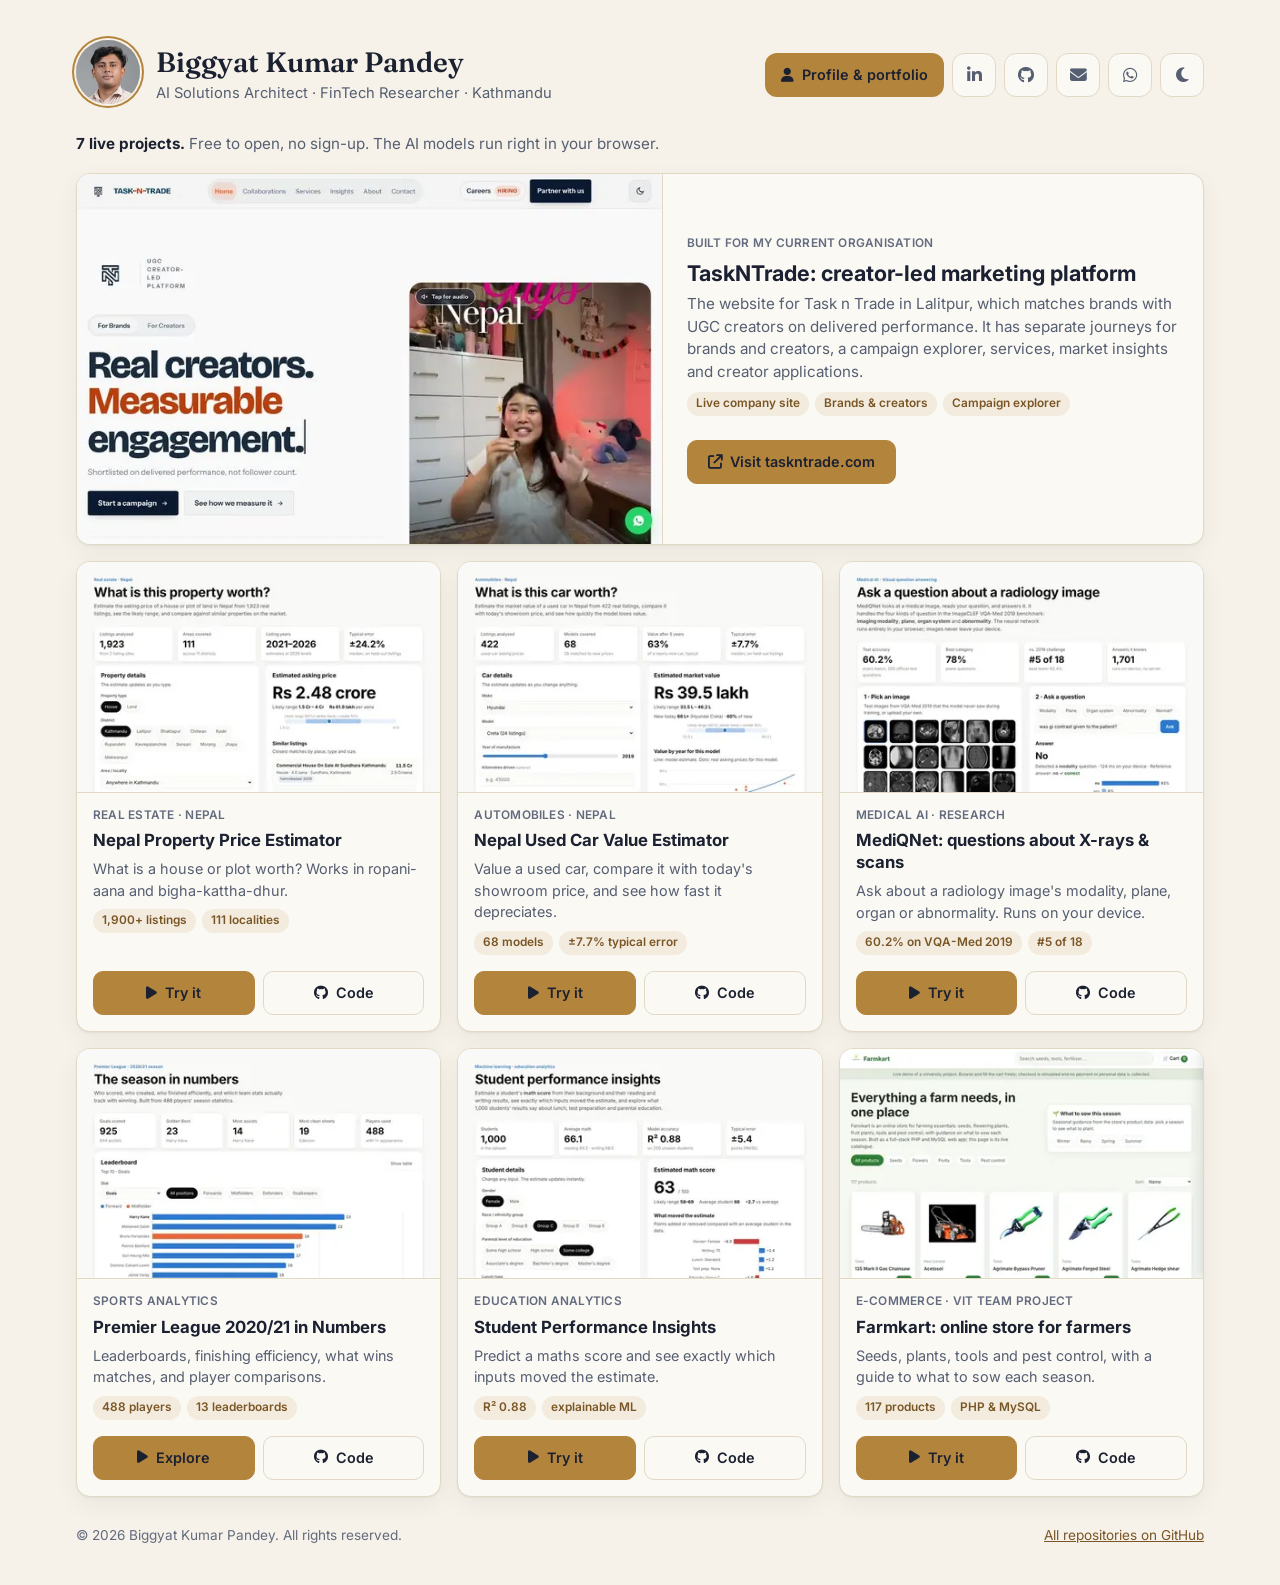
==== index.html @ f1034ee0 "Footer: all rights reserved Co-Authored-By: Claude Opus 5.5 <noreply@anthropic.com> Claude-Session: " ====
<!doctype html>
<html lang="en">
<head>
<meta charset="utf-8">
<meta name="viewport" content="width=device-width, initial-scale=1">
<title>Live AI Projects by Biggyat Kumar Pandey | Nepal Price Estimators, Medical AI, Dashboards</title>
<meta name="description" content="Seven free projects by Biggyat Kumar Pandey that run in your browser: Nepal property and used-car price estimators, MediQNet medical image Q&amp;A, a Premier League dashboard, student performance insights, Farmkart and TaskNTrade.">
<link rel="canonical" href="https://blog.biggyatkumarpandey.com.np/">
<meta name="author" content="Biggyat Kumar Pandey">
<meta name="theme-color" content="#0F1626">
<link rel="icon" href="/favicon.ico" sizes="48x48">
<link rel="icon" href="/favicon.svg" type="image/svg+xml">
<link rel="apple-touch-icon" href="/apple-touch-icon.png">
<meta property="og:type" content="website">
<meta property="og:site_name" content="Biggyat Kumar Pandey">
<meta property="og:title" content="Live AI projects by Biggyat Kumar Pandey">
<meta property="og:description" content="Nepal property and used-car price estimators, medical image Q&amp;A, data dashboards and more. Free, no sign-up, runs in your browser.">
<meta property="og:url" content="https://blog.biggyatkumarpandey.com.np/">
<meta property="og:image" content="https://blog.biggyatkumarpandey.com.np/img/og-image.jpg">
<meta property="og:image:width" content="1200">
<meta property="og:image:height" content="630">
<meta property="og:image:alt" content="Live AI projects by Biggyat Kumar Pandey">
<meta name="twitter:card" content="summary_large_image">
<meta name="twitter:title" content="Live AI projects by Biggyat Kumar Pandey">
<meta name="twitter:description" content="Nepal price estimators, medical image Q&amp;A and data dashboards. Free, no sign-up.">
<meta name="twitter:image" content="https://blog.biggyatkumarpandey.com.np/img/og-image.jpg">
<script type="application/ld+json">
{
  "@context": "https://schema.org",
  "@type": "CollectionPage",
  "@id": "https://blog.biggyatkumarpandey.com.np/#page",
  "url": "https://blog.biggyatkumarpandey.com.np/",
  "name": "Live AI projects by Biggyat Kumar Pandey",
  "inLanguage": "en",
  "author": { "@type": "Person", "@id": "https://biggyatkumarpandey.com.np/#person", "name": "Biggyat Kumar Pandey", "url": "https://biggyatkumarpandey.com.np/" },
  "mainEntity": {
    "@type": "ItemList",
    "itemListElement": [
      { "@type": "ListItem", "position": 1, "item": { "@type": "WebSite", "name": "TaskNTrade", "url": "https://taskntrade.com/", "description": "Creator-led UGC marketing platform website, built for TaskNTrade." } },
      { "@type": "ListItem", "position": 2, "item": { "@type": "WebApplication", "name": "Nepal Property Price Estimator", "url": "https://blog.biggyatkumarpandey.com.np/nepal-property-price-estimator/", "applicationCategory": "FinanceApplication", "operatingSystem": "Web", "offers": { "@type": "Offer", "price": "0" }, "description": "Estimates the asking price of a house or land in Nepal from 1,900+ real listings across 111 localities." } },
      { "@type": "ListItem", "position": 3, "item": { "@type": "WebApplication", "name": "Nepal Used Car Value Estimator", "url": "https://blog.biggyatkumarpandey.com.np/nepal-used-car-value-estimator/web/", "applicationCategory": "FinanceApplication", "operatingSystem": "Web", "offers": { "@type": "Offer", "price": "0" }, "description": "Values a used car in Nepal from real listings across 68 models, with depreciation and showroom prices." } },
      { "@type": "ListItem", "position": 4, "item": { "@type": "WebApplication", "name": "MediQNet: medical visual question answering", "url": "https://blog.biggyatkumarpandey.com.np/MediQNet-VQA-system/", "applicationCategory": "HealthApplication", "operatingSystem": "Web", "offers": { "@type": "Offer", "price": "0" }, "description": "Answers questions about radiology images; 60.2% on the VQA-Med 2019 test set." } },
      { "@type": "ListItem", "position": 5, "item": { "@type": "WebApplication", "name": "Premier League 2020/21 in Numbers", "url": "https://blog.biggyatkumarpandey.com.np/EPL-2020-2021-analysis/", "applicationCategory": "SportsApplication", "operatingSystem": "Web", "offers": { "@type": "Offer", "price": "0" } } },
      { "@type": "ListItem", "position": 6, "item": { "@type": "WebApplication", "name": "Student Performance Insights", "url": "https://blog.biggyatkumarpandey.com.np/student-performance-insights/", "applicationCategory": "EducationalApplication", "operatingSystem": "Web", "offers": { "@type": "Offer", "price": "0" } } },
      { "@type": "ListItem", "position": 7, "item": { "@type": "WebApplication", "name": "Farmkart", "url": "https://blog.biggyatkumarpandey.com.np/farmkart/", "applicationCategory": "ShoppingApplication", "operatingSystem": "Web", "offers": { "@type": "Offer", "price": "0" } } }
    ]
  }
}
</script>
<link rel="preconnect" href="https://fonts.googleapis.com">
<link rel="preconnect" href="https://fonts.gstatic.com" crossorigin>
<link rel="preconnect" href="https://cdnjs.cloudflare.com" crossorigin>
<link rel="stylesheet" href="https://fonts.googleapis.com/css2?family=Inter:wght@400;500;600;700&family=Fraunces:opsz,wght@9..144,600&display=swap" media="print" onload="this.media='all'">
<link rel="stylesheet" href="https://cdnjs.cloudflare.com/ajax/libs/font-awesome/6.5.0/css/all.min.css" media="print" onload="this.media='all'">
<noscript>
<link rel="stylesheet" href="https://fonts.googleapis.com/css2?family=Inter:wght@400;500;600;700&family=Fraunces:opsz,wght@9..144,600&display=swap">
<link rel="stylesheet" href="https://cdnjs.cloudflare.com/ajax/libs/font-awesome/6.5.0/css/all.min.css">
</noscript>
<link rel="preload" as="image" href="img/taskntrade-720.webp" imagesrcset="img/taskntrade-400.webp 400w, img/taskntrade-720.webp 720w" imagesizes="(min-width: 760px) 600px, 100vw" type="image/webp">
<style>
  :root {
    color-scheme: light;
    --page: #F6F2E9; --card: #FBF9F4; --text: #1B2131; --text-2: #565F72; --muted: #636B7F;
    --accent: #B3843C; --accent-text: #7A5626; --accent-wash: rgba(179, 132, 60, 0.12);
    --border: #E1D9C4; --shadow: 0 1px 2px rgba(15, 22, 38, .05), 0 8px 24px rgba(15, 22, 38, .05);
  }
  @media (prefers-color-scheme: dark) {
    :root:not([data-theme="light"]) {
      color-scheme: dark;
      --page: #10151F; --card: #161C29; --text: #ECE8DE; --text-2: #A9B0C0; --muted: #8890A2;
      --accent: #D3A45C; --accent-text: #D3A45C; --accent-wash: rgba(211, 164, 92, 0.14);
      --border: #262E3D; --shadow: none;
    }
  }
  :root[data-theme="dark"] {
    color-scheme: dark;
    --page: #10151F; --card: #161C29; --text: #ECE8DE; --text-2: #A9B0C0; --muted: #8890A2;
    --accent: #D3A45C; --accent-text: #D3A45C; --accent-wash: rgba(211, 164, 92, 0.14);
    --border: #262E3D; --shadow: none;
  }
  * { box-sizing: border-box; }
  html { -webkit-text-size-adjust: 100%; }
  body { margin: 0; background: var(--page); color: var(--text); font: 15px/1.5 Inter, system-ui, -apple-system, "Segoe UI", sans-serif; }
  a { color: inherit; }
  img { max-width: 100%; }
  .wrap { max-width: 1160px; margin: 0 auto; padding: clamp(20px, 4vw, 40px) 16px 40px; }

  /* Header: one compact row on wide screens, stacked on phones */
  header { display: flex; align-items: center; gap: 16px; flex-wrap: wrap; }
  .avatar { width: 64px; height: 64px; border-radius: 50%; object-fit: cover; flex: none; box-shadow: 0 0 0 2px var(--page), 0 0 0 4px var(--accent); }
  .who { flex: 1 1 260px; min-width: 0; }
  h1 { font-family: Fraunces, Georgia, serif; font-weight: 600; font-size: clamp(1.35rem, 1.1rem + 1vw, 1.75rem); line-height: 1.2; margin: 0; }
  .role { margin: 2px 0 0; color: var(--text-2); font-size: .92rem; }
  .links { display: flex; gap: 8px; flex-wrap: wrap; }
  .icon { width: 44px; height: 44px; border-radius: 12px; display: grid; place-items: center; background: var(--card); border: 1px solid var(--border); color: var(--text-2); text-decoration: none; font-size: 1.05rem; cursor: pointer; font-family: inherit; transition: border-color .15s, color .15s; }
  .icon:hover, .icon:focus-visible { border-color: var(--accent); color: var(--accent-text); }
  .profile-btn { display: inline-flex; align-items: center; justify-content: center; gap: 8px; min-height: 44px; padding: 0 16px; border-radius: 12px; background: var(--accent); color: #1B2131; font-weight: 600; font-size: .9rem; text-decoration: none; white-space: nowrap; }
  .profile-btn:hover, .profile-btn:focus-visible { filter: brightness(1.06); }

  .intro { margin: 22px 0 18px; color: var(--text-2); font-size: .95rem; }
  .intro strong { color: var(--text); }

  /* Project grid */
  .grid { display: grid; gap: 16px; grid-template-columns: repeat(auto-fill, minmax(min(100%, 300px), 1fr)); }
  .card { display: flex; flex-direction: column; background: var(--card); border: 1px solid var(--border); border-radius: 14px; overflow: hidden; box-shadow: var(--shadow); transition: border-color .15s, transform .15s; }
  .card:hover { border-color: var(--accent); transform: translateY(-2px); }
  .shot { display: block; aspect-ratio: 720 / 456; overflow: hidden; border-bottom: 1px solid var(--border); background: var(--page); }
  .shot picture { display: contents; }
  .shot img { display: block; width: 100%; height: 100%; object-fit: cover; object-position: top; }
  .body { display: flex; flex-direction: column; gap: 6px; padding: 14px 16px 16px; flex: 1; }
  .tag { font-size: .74rem; font-weight: 600; letter-spacing: .02em; text-transform: uppercase; color: var(--muted); }
  .card h2 { font-size: 1.05rem; line-height: 1.3; margin: 0; }
  .card p { margin: 0; color: var(--text-2); font-size: .9rem; }
  .facts { display: flex; flex-wrap: wrap; gap: 6px; margin-top: 2px; }
  .fact { font-size: .74rem; padding: 3px 9px; border-radius: 999px; background: var(--accent-wash); color: var(--accent-text); font-weight: 600; white-space: nowrap; }
  .actions { display: flex; gap: 8px; margin-top: auto; padding-top: 10px; }
  .btn { flex: 1; display: inline-flex; align-items: center; justify-content: center; gap: 8px; min-height: 44px; padding: 0 14px; border-radius: 10px; font-weight: 600; font-size: .9rem; text-decoration: none; border: 1px solid var(--border); white-space: nowrap; }
  .btn.solid { background: var(--accent); border-color: var(--accent); color: #1B2131; }
  .btn:hover, .btn:focus-visible { border-color: var(--accent); }
  .btn.solid:hover { filter: brightness(1.05); }

  /* Featured card: side by side when there is room */
  .card.featured { grid-column: 1 / -1; }
  @media (min-width: 760px) {
    .card.featured { flex-direction: row; }
    .card.featured .shot { flex: 0 0 52%; aspect-ratio: auto; min-height: 280px; border-bottom: 0; border-right: 1px solid var(--border); }
    .card.featured .body { padding: 22px 24px; justify-content: center; }
    .card.featured h2 { font-size: 1.35rem; }
    .card.featured p { font-size: .95rem; }
    .card.featured .actions { margin-top: 8px; flex: 0; }
    .card.featured .btn { flex: 0 1 auto; padding: 0 20px; }
  }

  footer { display: flex; flex-wrap: wrap; justify-content: space-between; gap: 8px 16px; margin-top: 28px; color: var(--muted); font-size: .85rem; }
  footer a { color: var(--accent-text); }
  :focus-visible { outline: 2px solid var(--accent); outline-offset: 2px; }
  @media (prefers-reduced-motion: reduce) { .card { transition: none; } .card:hover { transform: none; } }
  /* Phones: compact rows (small thumbnail beside the text) so the whole list scans quickly */
  @media (max-width: 560px) {
    .card:not(.featured) { display: grid; grid-template-columns: 96px 1fr; }
    .card:not(.featured) .shot { aspect-ratio: auto; height: 100%; border-bottom: 0; border-right: 1px solid var(--border); }
    .card:not(.featured) .shot img { object-position: left top; }
    .card:not(.featured) .body { padding: 12px 12px 12px 14px; gap: 4px; }
    .card:not(.featured) .tag { font-size: .68rem; }
    .card:not(.featured) h2 { font-size: .98rem; }
    .card:not(.featured) p { font-size: .85rem; }
    .card:not(.featured) .facts { display: none; }
    .card:not(.featured) .actions { padding-top: 8px; }
    .card:not(.featured) .btn { padding: 0 10px; font-size: .86rem; }
    .card.featured p { font-size: .88rem; }
    .grid { gap: 12px; }
  }
  @media (max-width: 480px) {
    header { gap: 12px; }
    .links { width: 100%; }
    .links .icon { flex: 1; }
    .profile-btn { flex: 1 1 100%; }
  }
</style>
</head>
<body>
<div class="wrap">
  <header>
    <picture><source type="image/webp" srcset="img/profile-128.webp"><img class="avatar" src="img/profile-128.jpg" width="64" height="64" alt="Biggyat Kumar Pandey"></picture>
    <div class="who">
      <h1>Biggyat Kumar Pandey</h1>
      <p class="role">AI Solutions Architect · FinTech Researcher · Kathmandu</p>
    </div>
    <nav class="links" aria-label="Contact">
      <a class="profile-btn" href="https://biggyatkumarpandey.com.np/" target="_blank" rel="noopener noreferrer"><i class="fas fa-user" aria-hidden="true"></i> Profile &amp; portfolio</a>
      <a class="icon" href="https://www.linkedin.com/in/biggyat-kumar-pandey" target="_blank" rel="noopener noreferrer" aria-label="LinkedIn" title="LinkedIn"><i class="fab fa-linkedin-in" aria-hidden="true"></i></a>
      <a class="icon" href="https://github.com/biggyatz" target="_blank" rel="noopener noreferrer" aria-label="GitHub" title="GitHub"><i class="fab fa-github" aria-hidden="true"></i></a>
      <a class="icon" href="mailto:bigyatz123@gmail.com" aria-label="Email" title="Email"><i class="fas fa-envelope" aria-hidden="true"></i></a>
      <a class="icon" href="https://wa.me/9779818074225?text=Hi%20Biggyat%2C%20I%20saw%20your%20projects%20and%20would%20like%20to%20connect." target="_blank" rel="noopener noreferrer" aria-label="WhatsApp" title="WhatsApp"><i class="fab fa-whatsapp" aria-hidden="true"></i></a>
      <button class="icon" id="theme" type="button" aria-label="Toggle dark mode" title="Light / dark"><i class="fas fa-moon" aria-hidden="true"></i></button>
    </nav>
  </header>

  <p class="intro"><strong>7 live projects.</strong> Free to open, no sign-up. The AI models run right in your browser.</p>

  <main class="grid">
    <article class="card featured">
      <a class="shot" href="https://taskntrade.com/" target="_blank" rel="noopener noreferrer" tabindex="-1" aria-hidden="true"><picture><source type="image/webp" srcset="img/taskntrade-400.webp 400w, img/taskntrade-720.webp 720w" sizes="(min-width: 760px) 600px, 100vw"><img src="img/taskntrade.jpg" alt="" width="720" height="456" fetchpriority="high"></picture></a>
      <div class="body">
        <span class="tag">Built for my current organisation</span>
        <h2>TaskNTrade: creator-led marketing platform</h2>
        <p>The website for Task n Trade in Lalitpur, which matches brands with UGC creators on delivered performance. It has separate journeys for brands and creators, a campaign explorer, services, market insights and creator applications.</p>
        <div class="facts"><span class="fact">Live company site</span><span class="fact">Brands &amp; creators</span><span class="fact">Campaign explorer</span></div>
        <div class="actions"><a class="btn solid" href="https://taskntrade.com/" target="_blank" rel="noopener noreferrer"><i class="fas fa-arrow-up-right-from-square" aria-hidden="true"></i> Visit taskntrade.com</a></div>
      </div>
    </article>

    <article class="card">
      <a class="shot" href="https://blog.biggyatkumarpandey.com.np/nepal-property-price-estimator/" target="_blank" rel="noopener noreferrer" tabindex="-1" aria-hidden="true"><picture><source type="image/webp" srcset="img/property-400.webp 400w, img/property-720.webp 720w" sizes="(max-width: 560px) 96px, (max-width: 700px) 100vw, 380px"><img src="img/property.jpg" alt="" width="720" height="456" loading="lazy"></picture></a>
      <div class="body">
        <span class="tag">Real estate · Nepal</span>
        <h2>Nepal Property Price Estimator</h2>
        <p>What is a house or plot worth? Works in ropani-aana and bigha-kattha-dhur.</p>
        <div class="facts"><span class="fact">1,900+ listings</span><span class="fact">111 localities</span></div>
        <div class="actions"><a class="btn solid" href="https://blog.biggyatkumarpandey.com.np/nepal-property-price-estimator/" target="_blank" rel="noopener noreferrer"><i class="fas fa-play" aria-hidden="true"></i> Try it</a><a class="btn" href="https://github.com/biggyatz/nepal-property-price-estimator" target="_blank" rel="noopener noreferrer"><i class="fab fa-github" aria-hidden="true"></i> Code</a></div>
      </div>
    </article>

    <article class="card">
      <a class="shot" href="https://blog.biggyatkumarpandey.com.np/nepal-used-car-value-estimator/web/" target="_blank" rel="noopener noreferrer" tabindex="-1" aria-hidden="true"><picture><source type="image/webp" srcset="img/car-400.webp 400w, img/car-720.webp 720w" sizes="(max-width: 560px) 96px, (max-width: 700px) 100vw, 380px"><img src="img/car.jpg" alt="" width="720" height="456" loading="lazy"></picture></a>
      <div class="body">
        <span class="tag">Automobiles · Nepal</span>
        <h2>Nepal Used Car Value Estimator</h2>
        <p>Value a used car, compare it with today's showroom price, and see how fast it depreciates.</p>
        <div class="facts"><span class="fact">68 models</span><span class="fact">±7.7% typical error</span></div>
        <div class="actions"><a class="btn solid" href="https://blog.biggyatkumarpandey.com.np/nepal-used-car-value-estimator/web/" target="_blank" rel="noopener noreferrer"><i class="fas fa-play" aria-hidden="true"></i> Try it</a><a class="btn" href="https://github.com/biggyatz/nepal-used-car-value-estimator" target="_blank" rel="noopener noreferrer"><i class="fab fa-github" aria-hidden="true"></i> Code</a></div>
      </div>
    </article>

    <article class="card">
      <a class="shot" href="https://blog.biggyatkumarpandey.com.np/MediQNet-VQA-system/" target="_blank" rel="noopener noreferrer" tabindex="-1" aria-hidden="true"><picture><source type="image/webp" srcset="img/mediqnet-400.webp 400w, img/mediqnet-720.webp 720w" sizes="(max-width: 560px) 96px, (max-width: 700px) 100vw, 380px"><img src="img/mediqnet.jpg" alt="" width="720" height="456" loading="lazy"></picture></a>
      <div class="body">
        <span class="tag">Medical AI · Research</span>
        <h2>MediQNet: questions about X-rays &amp; scans</h2>
        <p>Ask about a radiology image's modality, plane, organ or abnormality. Runs on your device.</p>
        <div class="facts"><span class="fact">60.2% on VQA-Med 2019</span><span class="fact">#5 of 18</span></div>
        <div class="actions"><a class="btn solid" href="https://blog.biggyatkumarpandey.com.np/MediQNet-VQA-system/" target="_blank" rel="noopener noreferrer"><i class="fas fa-play" aria-hidden="true"></i> Try it</a><a class="btn" href="https://github.com/biggyatz/MediQNet-VQA-system" target="_blank" rel="noopener noreferrer"><i class="fab fa-github" aria-hidden="true"></i> Code</a></div>
      </div>
    </article>

    <article class="card">
      <a class="shot" href="https://blog.biggyatkumarpandey.com.np/EPL-2020-2021-analysis/" target="_blank" rel="noopener noreferrer" tabindex="-1" aria-hidden="true"><picture><source type="image/webp" srcset="img/epl-400.webp 400w, img/epl-720.webp 720w" sizes="(max-width: 560px) 96px, (max-width: 700px) 100vw, 380px"><img src="img/epl.jpg" alt="" width="720" height="456" loading="lazy"></picture></a>
      <div class="body">
        <span class="tag">Sports analytics</span>
        <h2>Premier League 2020/21 in Numbers</h2>
        <p>Leaderboards, finishing efficiency, what wins matches, and player comparisons.</p>
        <div class="facts"><span class="fact">488 players</span><span class="fact">13 leaderboards</span></div>
        <div class="actions"><a class="btn solid" href="https://blog.biggyatkumarpandey.com.np/EPL-2020-2021-analysis/" target="_blank" rel="noopener noreferrer"><i class="fas fa-play" aria-hidden="true"></i> Explore</a><a class="btn" href="https://github.com/biggyatz/EPL-2020-2021-analysis" target="_blank" rel="noopener noreferrer"><i class="fab fa-github" aria-hidden="true"></i> Code</a></div>
      </div>
    </article>

    <article class="card">
      <a class="shot" href="https://blog.biggyatkumarpandey.com.np/student-performance-insights/" target="_blank" rel="noopener noreferrer" tabindex="-1" aria-hidden="true"><picture><source type="image/webp" srcset="img/student-400.webp 400w, img/student-720.webp 720w" sizes="(max-width: 560px) 96px, (max-width: 700px) 100vw, 380px"><img src="img/student.jpg" alt="" width="720" height="456" loading="lazy"></picture></a>
      <div class="body">
        <span class="tag">Education analytics</span>
        <h2>Student Performance Insights</h2>
        <p>Predict a maths score and see exactly which inputs moved the estimate.</p>
        <div class="facts"><span class="fact">R² 0.88</span><span class="fact">explainable ML</span></div>
        <div class="actions"><a class="btn solid" href="https://blog.biggyatkumarpandey.com.np/student-performance-insights/" target="_blank" rel="noopener noreferrer"><i class="fas fa-play" aria-hidden="true"></i> Try it</a><a class="btn" href="https://github.com/biggyatz/student-performance-insights" target="_blank" rel="noopener noreferrer"><i class="fab fa-github" aria-hidden="true"></i> Code</a></div>
      </div>
    </article>

    <article class="card">
      <a class="shot" href="farmkart/" tabindex="-1" aria-hidden="true"><picture><source type="image/webp" srcset="img/farmkart-400.webp 400w, img/farmkart-720.webp 720w" sizes="(max-width: 560px) 96px, (max-width: 700px) 100vw, 380px"><img src="img/farmkart.jpg" alt="" width="720" height="456" loading="lazy"></picture></a>
      <div class="body">
        <span class="tag">E-commerce · VIT team project</span>
        <h2>Farmkart: online store for farmers</h2>
        <p>Seeds, plants, tools and pest control, with a guide to what to sow each season.</p>
        <div class="facts"><span class="fact">117 products</span><span class="fact">PHP &amp; MySQL</span></div>
        <div class="actions"><a class="btn solid" href="farmkart/"><i class="fas fa-play" aria-hidden="true"></i> Try it</a><a class="btn" href="https://github.com/adwyaitpawar/Farmkart" target="_blank" rel="noopener noreferrer"><i class="fab fa-github" aria-hidden="true"></i> Code</a></div>
      </div>
    </article>
  </main>

  <footer>
    <span>© 2026 Biggyat Kumar Pandey. All rights reserved.</span>
    <span><a href="https://github.com/biggyatz?tab=repositories" target="_blank" rel="noopener noreferrer">All repositories on GitHub</a></span>
  </footer>
</div>
<script>
  // Theme toggle: remembers the choice when storage is available.
  (function () {
    const root = document.documentElement, btn = document.getElementById("theme");
    let saved = null;
    try { saved = localStorage.getItem("theme"); } catch (e) {}
    if (saved) root.dataset.theme = saved;
    const isDark = () => root.dataset.theme ? root.dataset.theme === "dark" : matchMedia("(prefers-color-scheme: dark)").matches;
    const icon = () => { btn.innerHTML = `<i class="fas fa-${isDark() ? "sun" : "moon"}" aria-hidden="true"></i>`; };
    icon();
    btn.addEventListener("click", () => {
      root.dataset.theme = isDark() ? "light" : "dark";
      try { localStorage.setItem("theme", root.dataset.theme); } catch (e) {}
      icon();
    });
  })();
</script>
<script>
  // Analytics and conversion tracking (Google Analytics 4). Paste the
  // measurement ID (G-XXXXXXXXXX) to switch it on; empty means nothing loads.
  (function () {
    const GA_ID = "";
    if (!GA_ID) return;
    const tag = document.createElement("script");
    tag.async = true; tag.src = "https://www.googletagmanager.com/gtag/js?id=" + GA_ID;
    document.head.appendChild(tag);
    window.dataLayer = window.dataLayer || [];
    window.gtag = function () { window.dataLayer.push(arguments); };
    window.gtag("js", new Date()); window.gtag("config", GA_ID);
    document.addEventListener("click", (e) => {
      const link = e.target.closest("a[href]");
      if (!link) return;
      const href = link.href;
      if (href.startsWith("https://wa.me/")) window.gtag("event", "generate_lead", { method: "whatsapp" });
      else if (href.startsWith("mailto:")) window.gtag("event", "generate_lead", { method: "email" });
      else if (href.includes("linkedin.com/in/")) window.gtag("event", "contact_click", { method: "linkedin" });
      else if (link.classList.contains("btn") || link.classList.contains("profile-btn")) window.gtag("event", "select_content", { content_type: "project", item_id: href });
    });
  })();
</script>
</body>
</html>
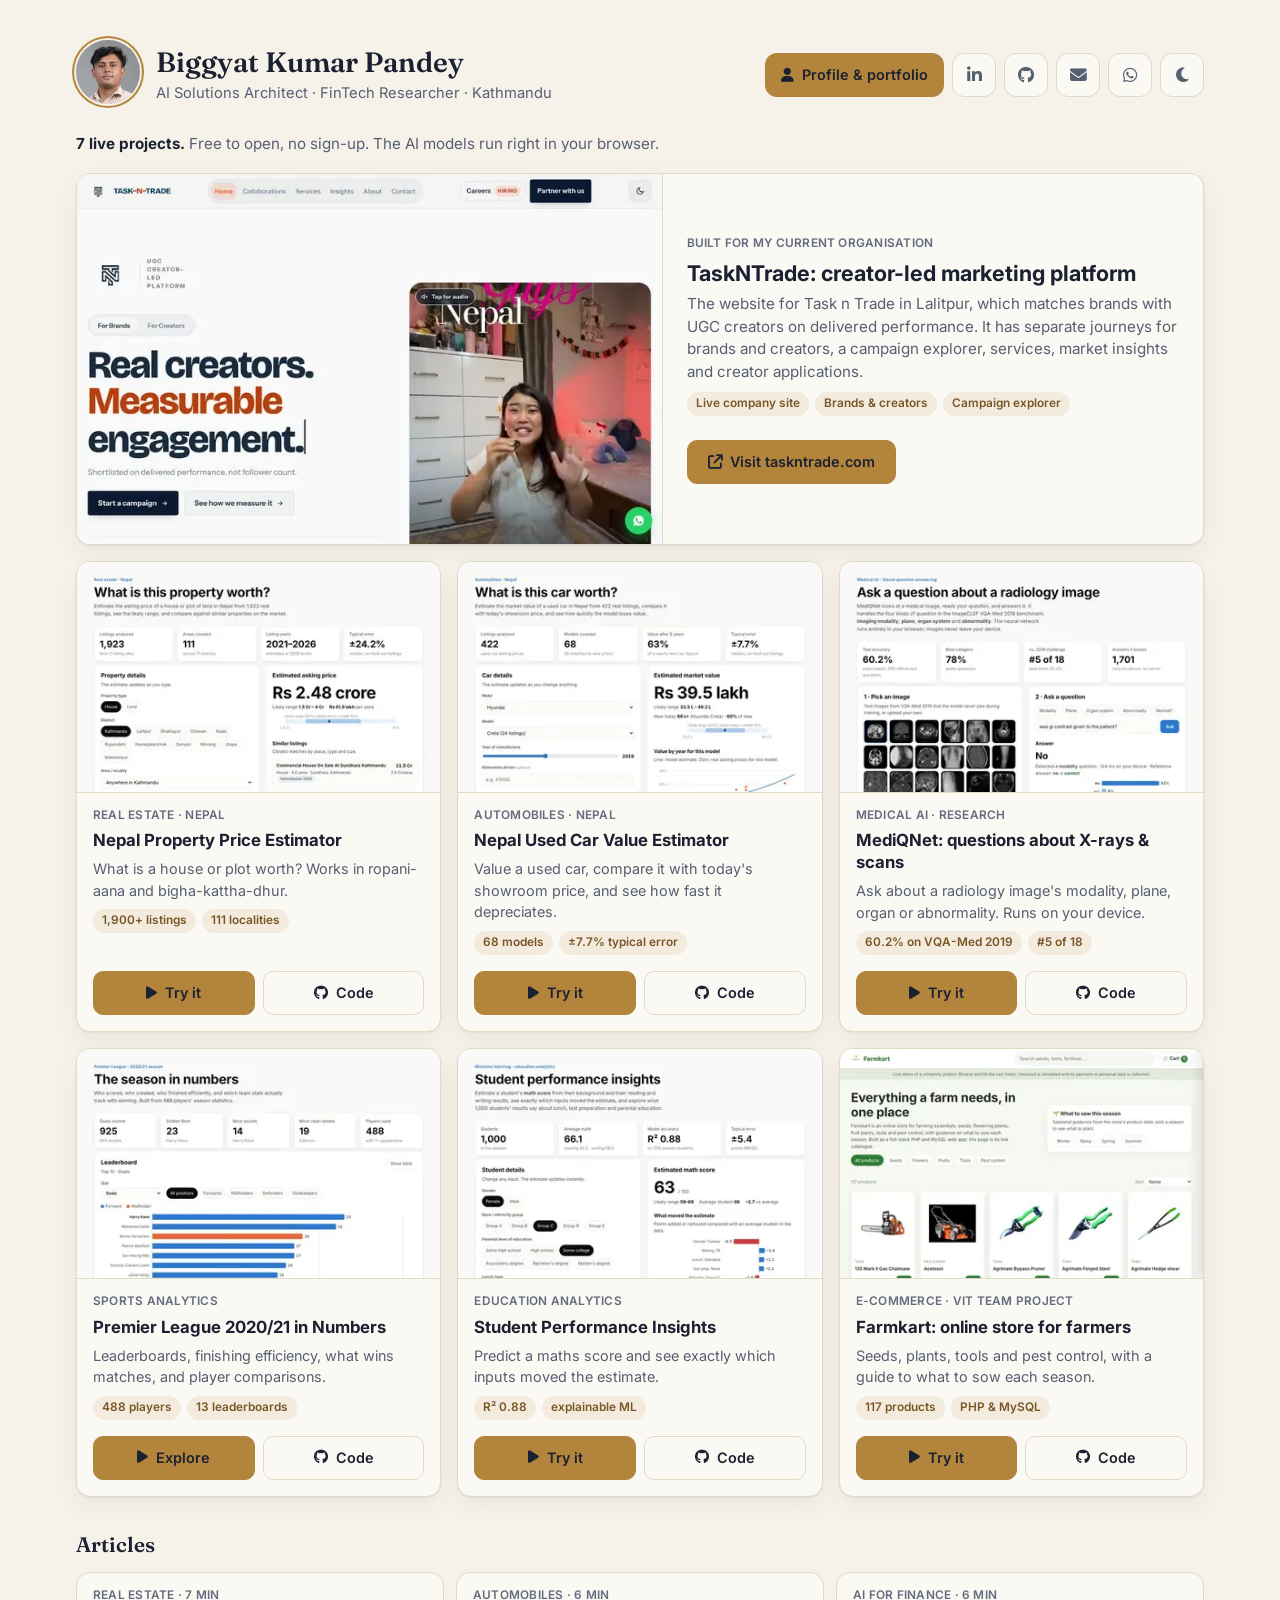
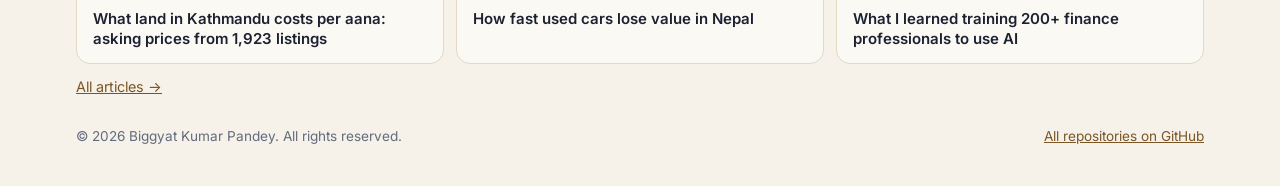
==== commit 2fc32e37: "Add three articles with an articles index - What land in Kathmandu costs per aana (1,923 listings) -" ====
--- a/index.html
+++ b/index.html
@@ -131,6 +131,15 @@
     .card.featured .btn { flex: 0 1 auto; padding: 0 20px; }
   }
 
+  .articles { margin-top: 32px; }
+  .sec-title { font-family: Fraunces, Georgia, serif; font-weight: 600; font-size: 1.3rem; margin: 0 0 12px; }
+  .art-list { display: grid; gap: 12px; grid-template-columns: repeat(auto-fill, minmax(min(100%, 300px), 1fr)); }
+  .art { display: flex; flex-direction: column; gap: 4px; padding: 14px 16px; background: var(--card); border: 1px solid var(--border); border-radius: 14px; text-decoration: none; transition: border-color .15s; }
+  .art:hover, .art:focus-visible { border-color: var(--accent); }
+  .art-k { font-size: .74rem; font-weight: 600; letter-spacing: .02em; text-transform: uppercase; color: var(--muted); }
+  .art-t { font-weight: 600; line-height: 1.35; }
+  .art-all { margin: 12px 0 0; font-size: .9rem; }
+  .art-all a { color: var(--accent-text); }
   footer { display: flex; flex-wrap: wrap; justify-content: space-between; gap: 8px 16px; margin-top: 28px; color: var(--muted); font-size: .85rem; }
   footer a { color: var(--accent-text); }
   :focus-visible { outline: 2px solid var(--accent); outline-offset: 2px; }
@@ -256,6 +265,16 @@
       </div>
     </article>
   </main>
+
+  <section class="articles" aria-labelledby="articles-title">
+    <h2 id="articles-title" class="sec-title">Articles</h2>
+    <div class="art-list">
+      <a class="art" href="articles/kathmandu-land-price-per-aana/"><span class="art-k">Real estate · 7 min</span><span class="art-t">What land in Kathmandu costs per aana: asking prices from 1,923 listings</span></a>
+      <a class="art" href="articles/used-car-depreciation-nepal/"><span class="art-k">Automobiles · 6 min</span><span class="art-t">How fast used cars lose value in Nepal</span></a>
+      <a class="art" href="articles/ai-for-finance-teams-nepal/"><span class="art-k">AI for finance · 6 min</span><span class="art-t">What I learned training 200+ finance professionals to use AI</span></a>
+    </div>
+    <p class="art-all"><a href="articles/">All articles →</a></p>
+  </section>
 
   <footer>
     <span>© 2026 Biggyat Kumar Pandey. All rights reserved.</span>
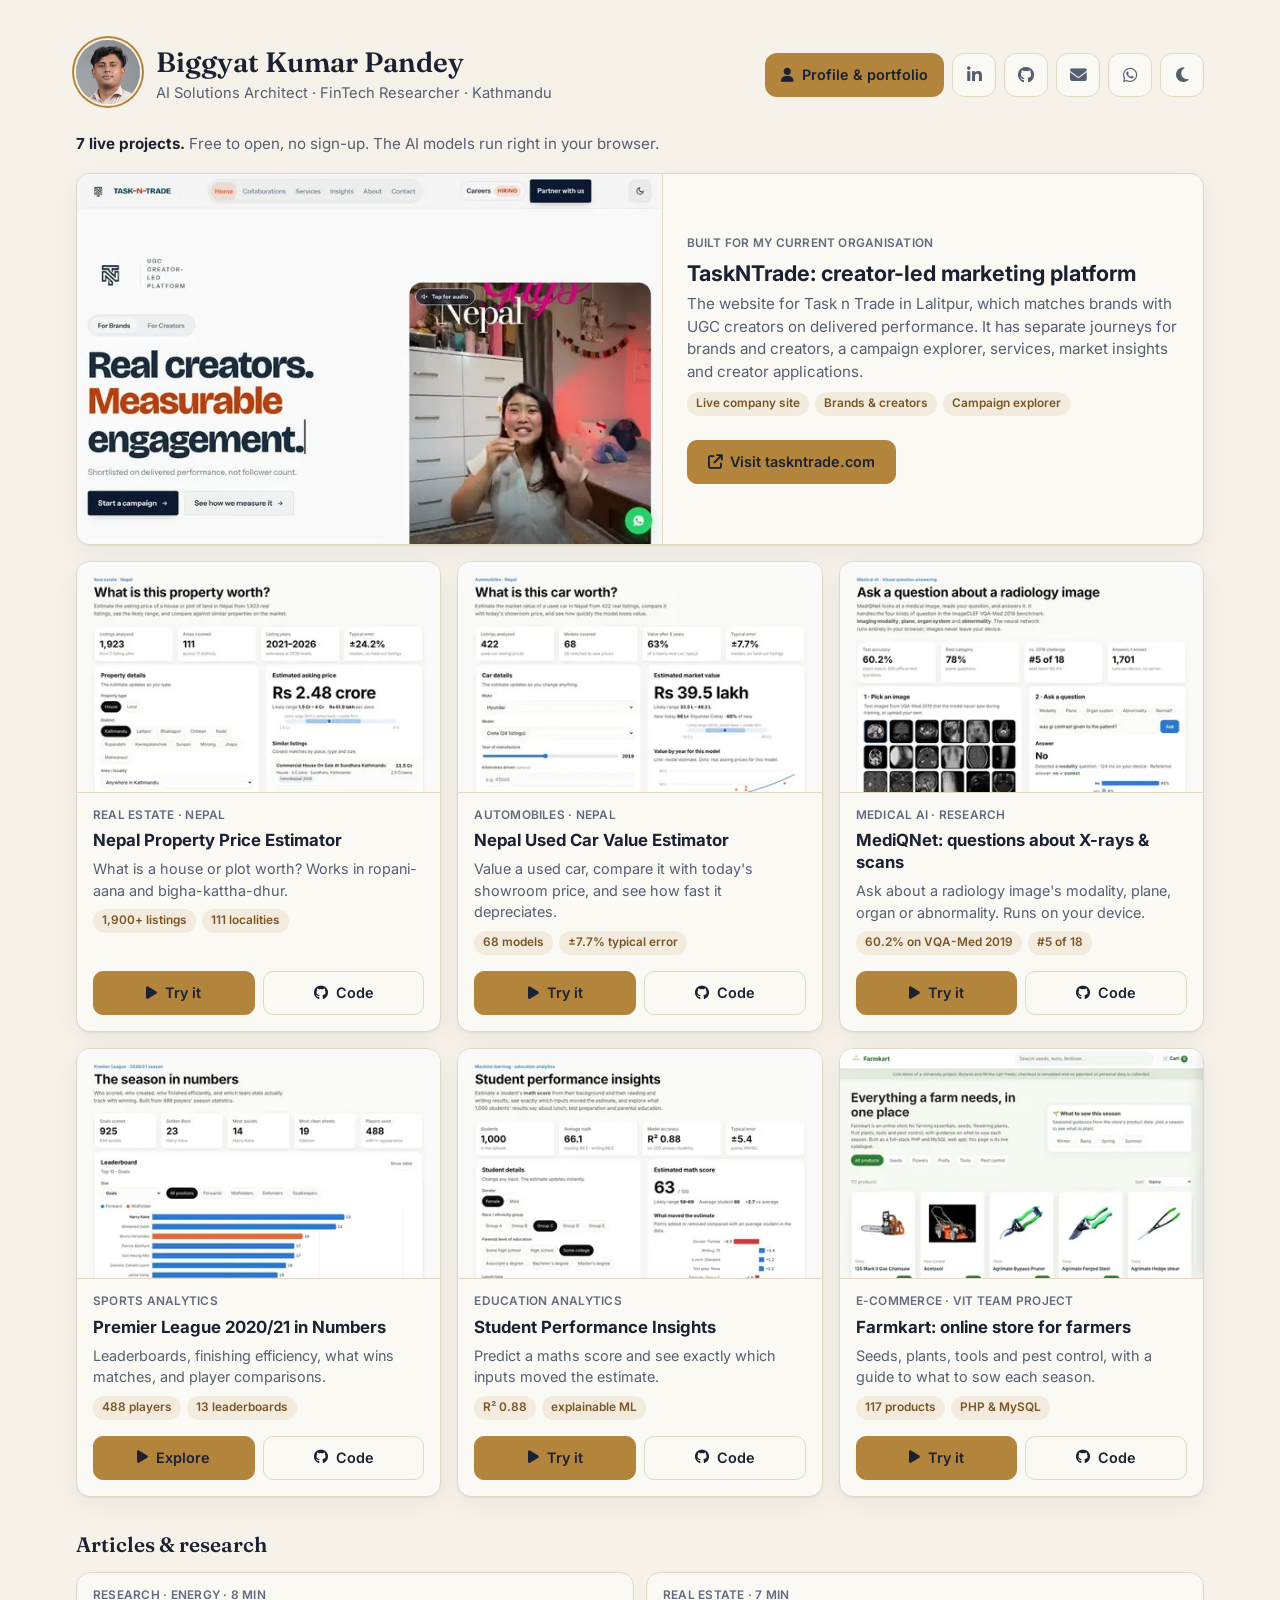
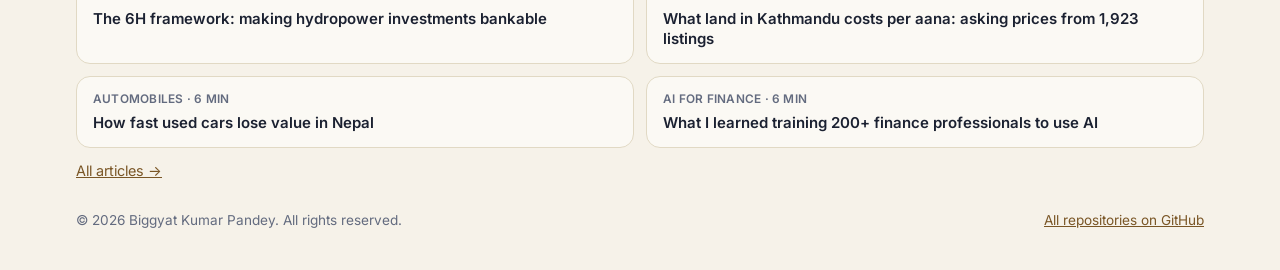
==== commit ba51edb8: "Add the 6H hydropower investment framework as a research article Summarises the 14-slide LinkedIn de" ====
--- a/index.html
+++ b/index.html
@@ -133,7 +133,7 @@
 
   .articles { margin-top: 32px; }
   .sec-title { font-family: Fraunces, Georgia, serif; font-weight: 600; font-size: 1.3rem; margin: 0 0 12px; }
-  .art-list { display: grid; gap: 12px; grid-template-columns: repeat(auto-fill, minmax(min(100%, 300px), 1fr)); }
+  .art-list { display: grid; gap: 12px; grid-template-columns: repeat(auto-fill, minmax(min(100%, 420px), 1fr)); }
   .art { display: flex; flex-direction: column; gap: 4px; padding: 14px 16px; background: var(--card); border: 1px solid var(--border); border-radius: 14px; text-decoration: none; transition: border-color .15s; }
   .art:hover, .art:focus-visible { border-color: var(--accent); }
   .art-k { font-size: .74rem; font-weight: 600; letter-spacing: .02em; text-transform: uppercase; color: var(--muted); }
@@ -267,8 +267,9 @@
   </main>
 
   <section class="articles" aria-labelledby="articles-title">
-    <h2 id="articles-title" class="sec-title">Articles</h2>
+    <h2 id="articles-title" class="sec-title">Articles &amp; research</h2>
     <div class="art-list">
+      <a class="art" href="articles/6h-hydropower-investment-framework/"><span class="art-k">Research · Energy · 8 min</span><span class="art-t">The 6H framework: making hydropower investments bankable</span></a>
       <a class="art" href="articles/kathmandu-land-price-per-aana/"><span class="art-k">Real estate · 7 min</span><span class="art-t">What land in Kathmandu costs per aana: asking prices from 1,923 listings</span></a>
       <a class="art" href="articles/used-car-depreciation-nepal/"><span class="art-k">Automobiles · 6 min</span><span class="art-t">How fast used cars lose value in Nepal</span></a>
       <a class="art" href="articles/ai-for-finance-teams-nepal/"><span class="art-k">AI for finance · 6 min</span><span class="art-t">What I learned training 200+ finance professionals to use AI</span></a>
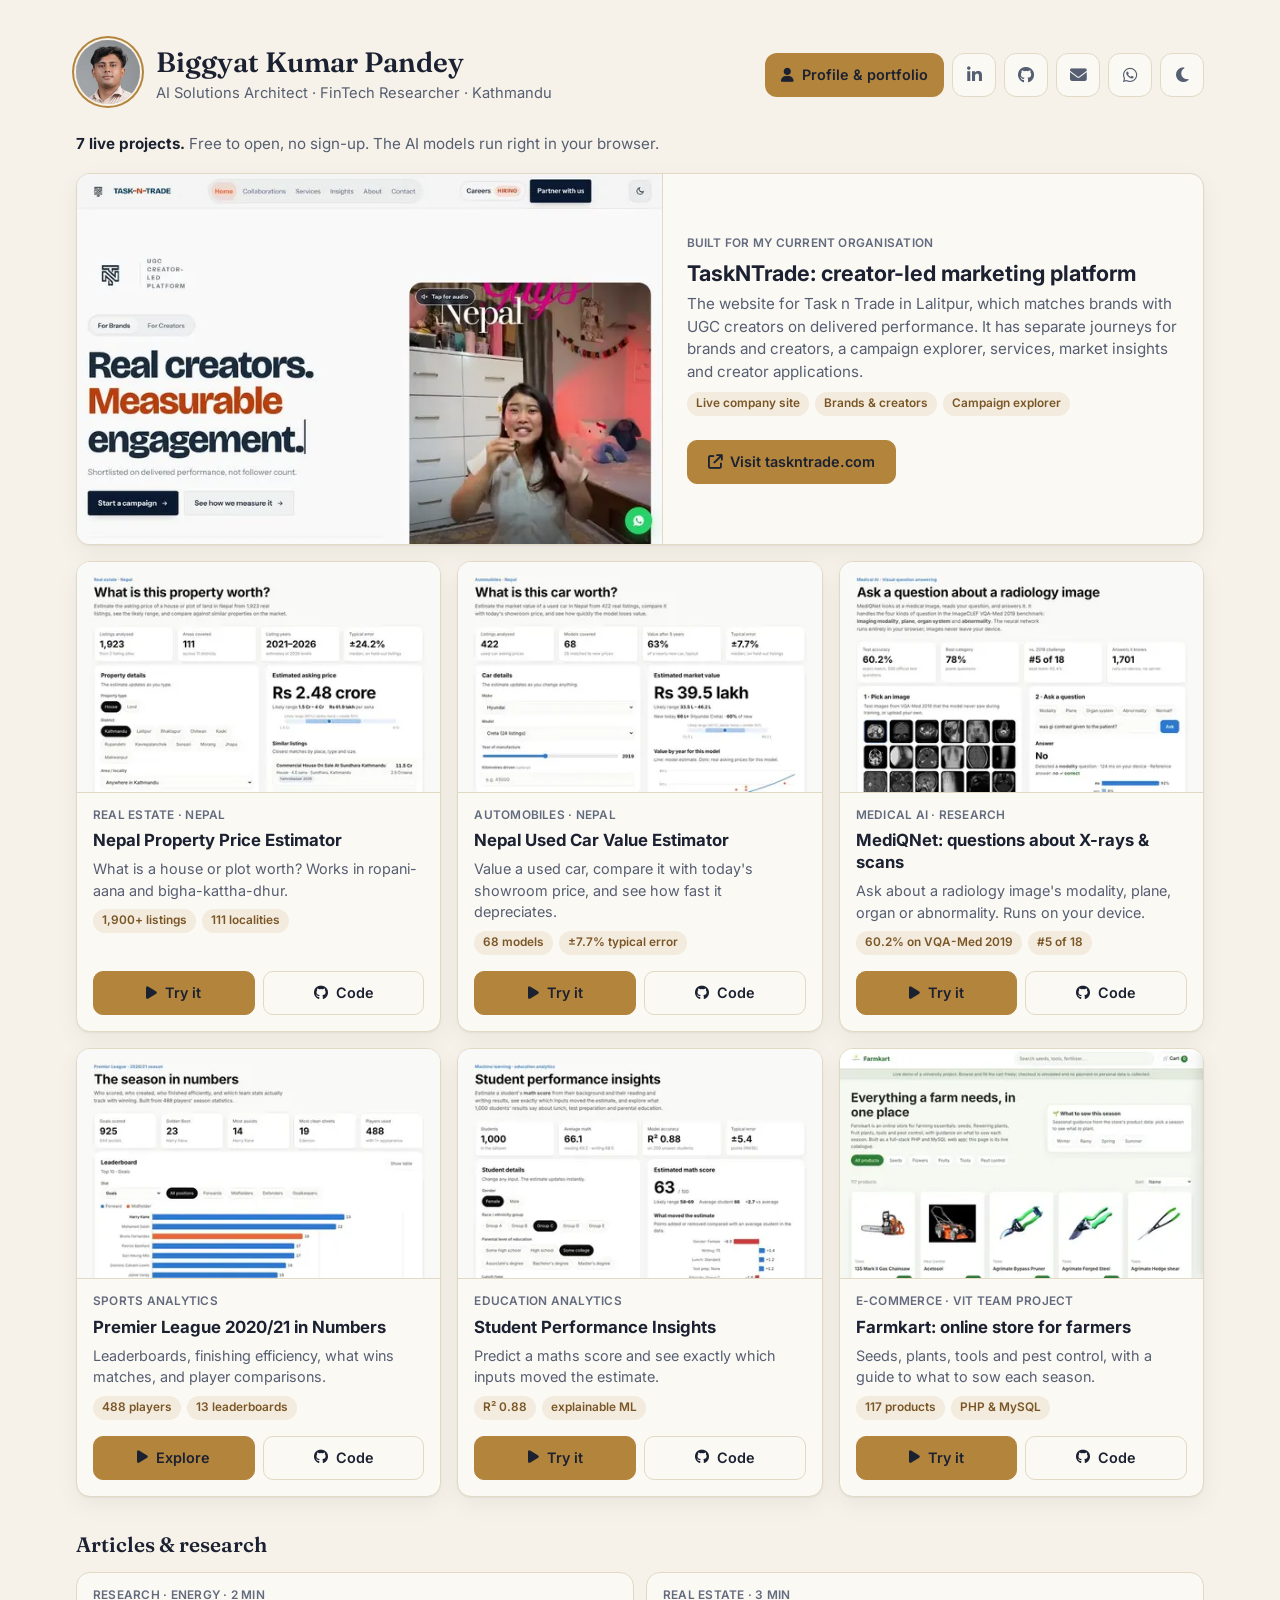
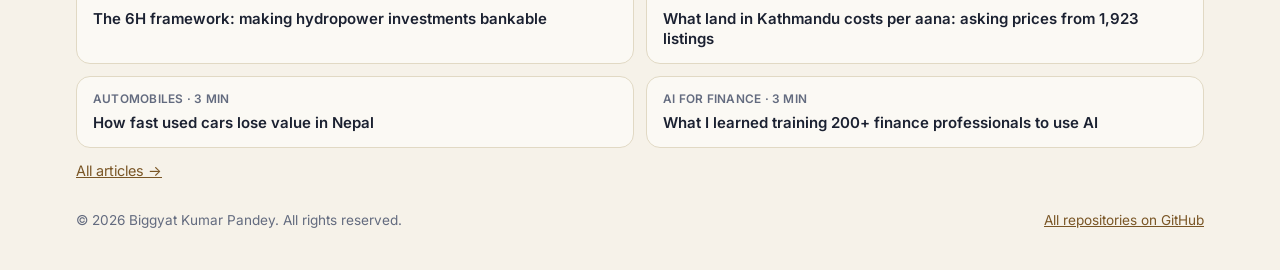
==== commit ee53000e: "Articles: short summaries with a request form for the full report - 6H article cut to a brief summar" ====
--- a/index.html
+++ b/index.html
@@ -269,10 +269,10 @@
   <section class="articles" aria-labelledby="articles-title">
     <h2 id="articles-title" class="sec-title">Articles &amp; research</h2>
     <div class="art-list">
-      <a class="art" href="articles/6h-hydropower-investment-framework/"><span class="art-k">Research · Energy · 8 min</span><span class="art-t">The 6H framework: making hydropower investments bankable</span></a>
-      <a class="art" href="articles/kathmandu-land-price-per-aana/"><span class="art-k">Real estate · 7 min</span><span class="art-t">What land in Kathmandu costs per aana: asking prices from 1,923 listings</span></a>
-      <a class="art" href="articles/used-car-depreciation-nepal/"><span class="art-k">Automobiles · 6 min</span><span class="art-t">How fast used cars lose value in Nepal</span></a>
-      <a class="art" href="articles/ai-for-finance-teams-nepal/"><span class="art-k">AI for finance · 6 min</span><span class="art-t">What I learned training 200+ finance professionals to use AI</span></a>
+      <a class="art" href="articles/6h-hydropower-investment-framework/"><span class="art-k">Research · Energy · 2 min</span><span class="art-t">The 6H framework: making hydropower investments bankable</span></a>
+      <a class="art" href="articles/kathmandu-land-price-per-aana/"><span class="art-k">Real estate · 3 min</span><span class="art-t">What land in Kathmandu costs per aana: asking prices from 1,923 listings</span></a>
+      <a class="art" href="articles/used-car-depreciation-nepal/"><span class="art-k">Automobiles · 3 min</span><span class="art-t">How fast used cars lose value in Nepal</span></a>
+      <a class="art" href="articles/ai-for-finance-teams-nepal/"><span class="art-k">AI for finance · 3 min</span><span class="art-t">What I learned training 200+ finance professionals to use AI</span></a>
     </div>
     <p class="art-all"><a href="articles/">All articles →</a></p>
   </section>
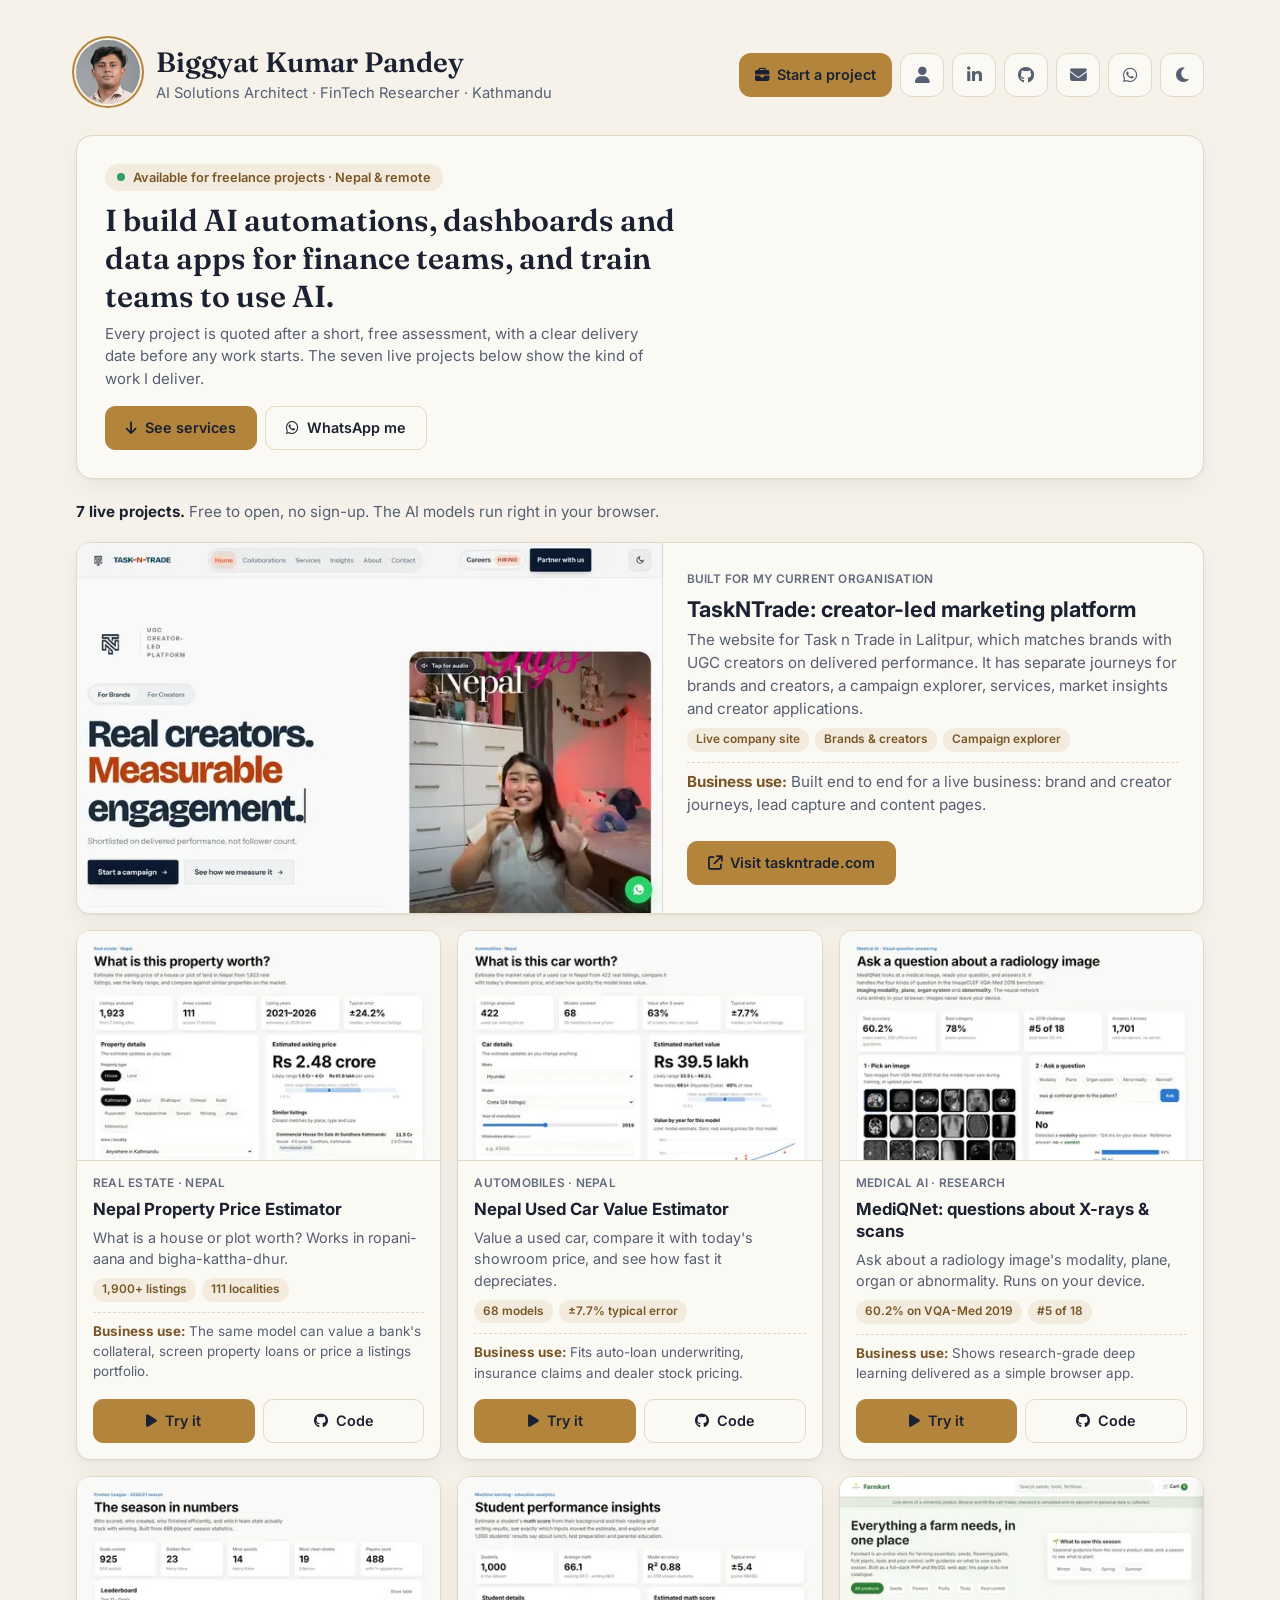
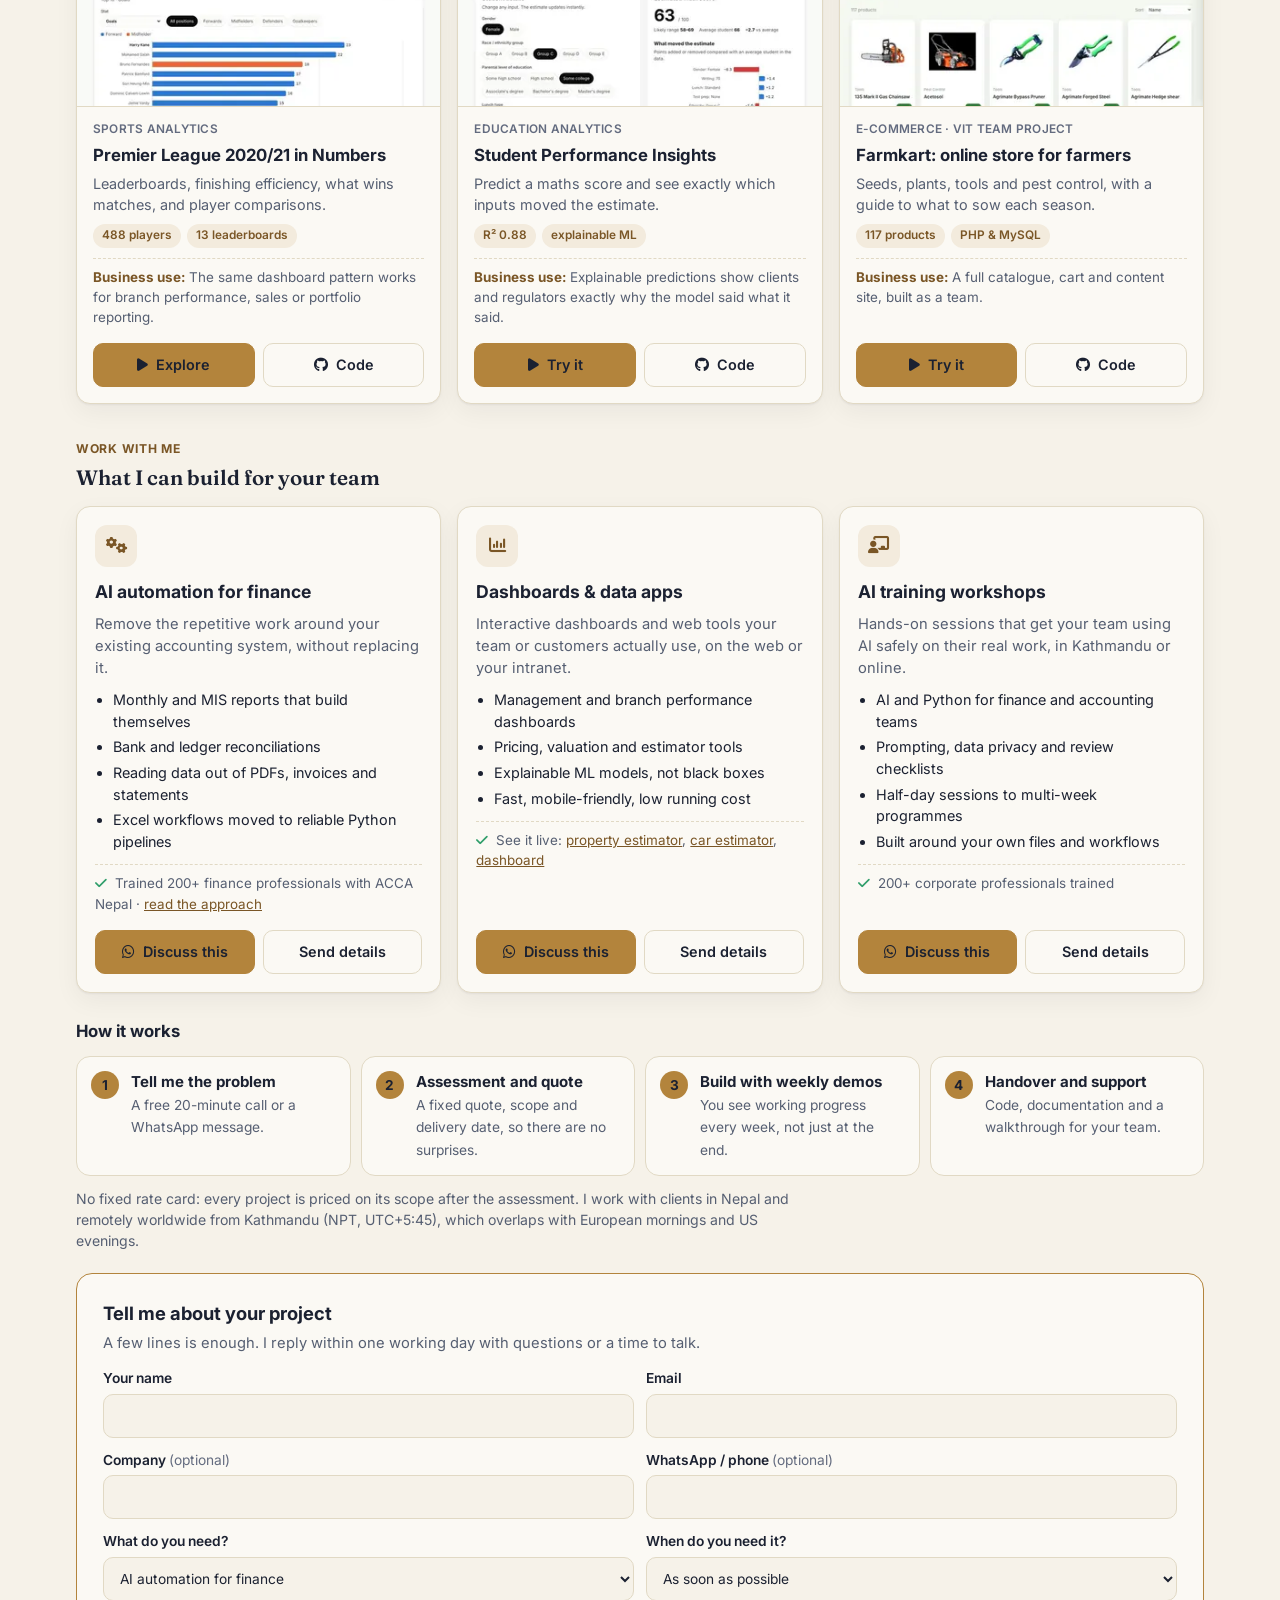
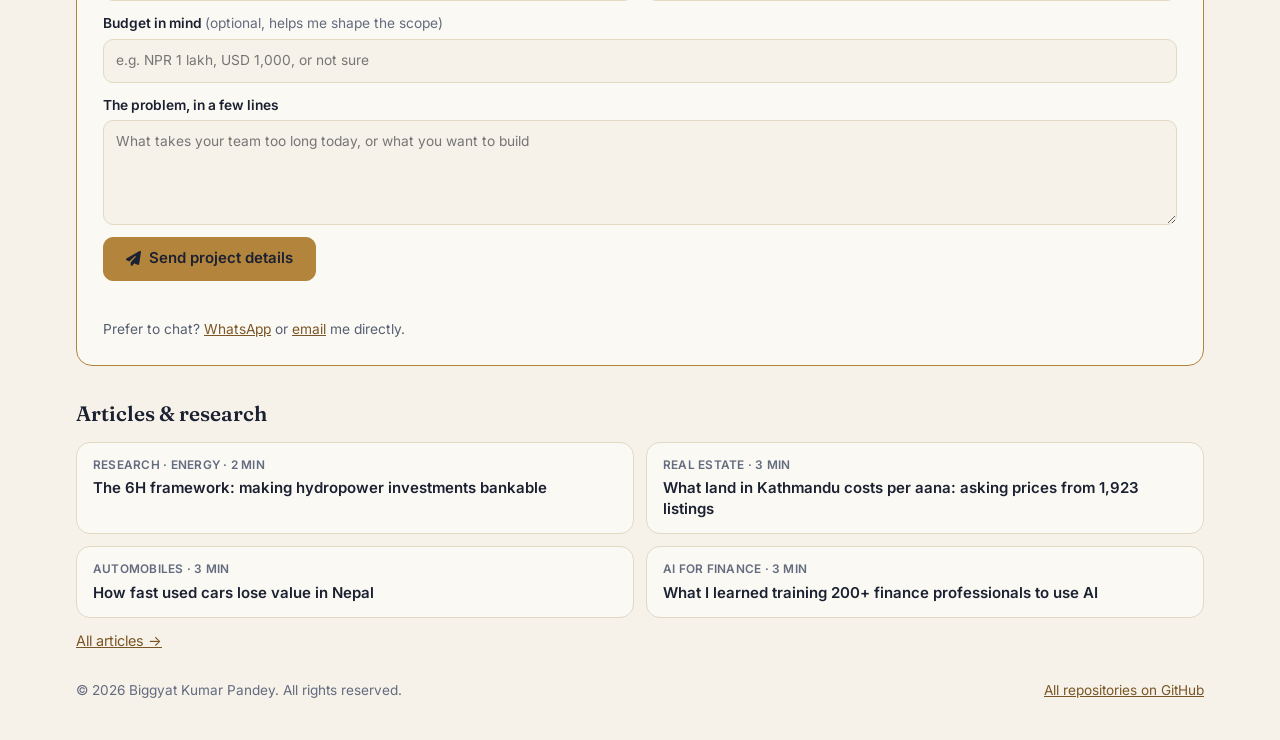
==== commit 0b5a31be: "Add a Work with me section so visitors can hire me The hub showed seven live projects but never said" ====
--- a/index.html
+++ b/index.html
@@ -3,8 +3,8 @@
 <head>
 <meta charset="utf-8">
 <meta name="viewport" content="width=device-width, initial-scale=1">
-<title>Live AI Projects by Biggyat Kumar Pandey | Nepal Price Estimators, Medical AI, Dashboards</title>
-<meta name="description" content="Seven free projects by Biggyat Kumar Pandey that run in your browser: Nepal property and used-car price estimators, MediQNet medical image Q&amp;A, a Premier League dashboard, student performance insights, Farmkart and TaskNTrade.">
+<title>AI Automation, Dashboards &amp; AI Training for Finance Teams | Biggyat Kumar Pandey, Nepal &amp; Remote</title>
+<meta name="description" content="Freelance AI automation, dashboards and data apps for finance teams, plus hands-on AI training, by Biggyat Kumar Pandey in Kathmandu. Nepal and remote. See 7 live projects, then get a free assessment and quote.">
 <link rel="canonical" href="https://blog.biggyatkumarpandey.com.np/">
 <meta name="author" content="Biggyat Kumar Pandey">
 <meta name="theme-color" content="#0F1626">
@@ -27,6 +27,30 @@
 <script type="application/ld+json">
 {
   "@context": "https://schema.org",
+  "@type": "ProfessionalService",
+  "@id": "https://blog.biggyatkumarpandey.com.np/#services",
+  "name": "Biggyat Kumar Pandey: AI automation, dashboards and AI training",
+  "url": "https://blog.biggyatkumarpandey.com.np/#work-with-me",
+  "image": "https://blog.biggyatkumarpandey.com.np/img/og-image.jpg",
+  "email": "hello@biggyatkumarpandey.com.np",
+  "telephone": "+977-9818074225",
+  "address": { "@type": "PostalAddress", "addressLocality": "Kathmandu", "addressCountry": "NP" },
+  "areaServed": [ { "@type": "Country", "name": "Nepal" }, { "@type": "Place", "name": "Worldwide (remote)" } ],
+  "founder": { "@id": "https://biggyatkumarpandey.com.np/#person" },
+  "hasOfferCatalog": {
+    "@type": "OfferCatalog",
+    "name": "Services",
+    "itemListElement": [
+      { "@type": "Offer", "itemOffered": { "@type": "Service", "name": "AI automation for finance teams", "description": "Automated reports, reconciliations, document and invoice data extraction, and Excel-to-Python pipelines around existing accounting systems." } },
+      { "@type": "Offer", "itemOffered": { "@type": "Service", "name": "Dashboards and data apps", "description": "Interactive dashboards, pricing and valuation tools, and explainable machine-learning models." } },
+      { "@type": "Offer", "itemOffered": { "@type": "Service", "name": "AI training workshops", "description": "Hands-on AI and Python training for finance and accounting teams, in Kathmandu or online." } }
+    ]
+  }
+}
+</script>
+<script type="application/ld+json">
+{
+  "@context": "https://schema.org",
   "@type": "CollectionPage",
   "@id": "https://blog.biggyatkumarpandey.com.np/#page",
   "url": "https://blog.biggyatkumarpandey.com.np/",
@@ -140,6 +164,63 @@
   .art-t { font-weight: 600; line-height: 1.35; }
   .art-all { margin: 12px 0 0; font-size: .9rem; }
   .art-all a { color: var(--accent-text); }
+  /* Hero: the offer */
+  .hero { margin: 24px 0 6px; padding: clamp(18px, 3vw, 28px); background: var(--card); border: 1px solid var(--border); border-radius: 16px; box-shadow: var(--shadow); }
+  .avail { display: inline-flex; align-items: center; gap: 8px; margin: 0 0 10px; padding: 4px 12px; border-radius: 999px; background: var(--accent-wash); color: var(--accent-text); font-size: .8rem; font-weight: 600; }
+  .dot { width: 8px; height: 8px; border-radius: 50%; background: #2f9e6a; box-shadow: 0 0 0 0 rgba(47, 158, 106, .5); animation: pulse 2s infinite; }
+  @keyframes pulse { 70% { box-shadow: 0 0 0 7px rgba(47, 158, 106, 0); } 100% { box-shadow: 0 0 0 0 rgba(47, 158, 106, 0); } }
+  .hero h2 { font-family: Fraunces, Georgia, serif; font-weight: 600; font-size: clamp(1.25rem, 1rem + 1.3vw, 1.9rem); line-height: 1.25; margin: 0 0 8px; max-width: 30ch; }
+  .hero-sub { margin: 0 0 16px; color: var(--text-2); max-width: 62ch; }
+  .hero-cta { display: flex; flex-wrap: wrap; gap: 8px; }
+  .hero-cta .btn { flex: 0 1 auto; padding: 0 20px; }
+  .card .use { font-size: .84rem; color: var(--text-2); border-top: 1px dashed var(--border); padding-top: 8px; margin-top: 4px; }
+  .card .use strong { color: var(--accent-text); }
+
+  /* Work with me */
+  .work { margin-top: 36px; scroll-margin-top: 16px; }
+  .kicker { margin: 0 0 4px; font-size: .76rem; font-weight: 700; letter-spacing: .06em; text-transform: uppercase; color: var(--accent-text); }
+  .svc-list { display: grid; gap: 16px; grid-template-columns: repeat(auto-fill, minmax(min(100%, 300px), 1fr)); }
+  .svc { display: flex; flex-direction: column; gap: 8px; padding: 18px; background: var(--card); border: 1px solid var(--border); border-radius: 14px; box-shadow: var(--shadow); }
+  .svc-ic { width: 42px; height: 42px; border-radius: 12px; display: grid; place-items: center; background: var(--accent-wash); color: var(--accent-text); font-size: 1.05rem; }
+  .svc h3 { margin: 4px 0 0; font-size: 1.1rem; }
+  .svc p { margin: 0; color: var(--text-2); font-size: .92rem; }
+  .svc ul { margin: 2px 0 0; padding-left: 18px; font-size: .9rem; display: grid; gap: 4px; }
+  .svc .proof { font-size: .84rem; padding-top: 8px; border-top: 1px dashed var(--border); margin-top: 4px; }
+  .svc .proof i { color: #2f9e6a; margin-right: 4px; }
+  .svc .proof a { color: var(--accent-text); }
+  .svc-cta { display: flex; gap: 8px; margin-top: auto; padding-top: 8px; }
+  .sub-title { font-size: 1.05rem; margin: 26px 0 12px; }
+  .steps { list-style: none; margin: 0; padding: 0; display: grid; gap: 10px; grid-template-columns: repeat(auto-fill, minmax(min(100%, 240px), 1fr)); }
+  .steps li { display: flex; gap: 12px; align-items: flex-start; padding: 14px; background: var(--card); border: 1px solid var(--border); border-radius: 14px; }
+  .steps .n { flex: none; width: 28px; height: 28px; border-radius: 50%; display: grid; place-items: center; background: var(--accent); color: #1B2131; font-weight: 700; font-size: .85rem; }
+  .steps strong { display: block; font-size: .94rem; }
+  .steps div span { color: var(--text-2); font-size: .86rem; }
+  .terms { margin: 12px 0 0; color: var(--text-2); font-size: .88rem; max-width: 80ch; }
+
+  /* Enquiry form */
+  .enq { margin-top: 22px; padding: clamp(18px, 3vw, 26px); background: var(--card); border: 1px solid var(--accent); border-radius: 16px; scroll-margin-top: 16px; }
+  .enq h3 { margin: 0 0 4px; font-size: 1.15rem; }
+  .enq-sub { margin: 0 0 14px; color: var(--text-2); font-size: .92rem; }
+  .enq-form { display: grid; gap: 12px; }
+  .enq-row { display: grid; gap: 12px; grid-template-columns: repeat(auto-fit, minmax(min(100%, 220px), 1fr)); }
+  .enq label { display: grid; gap: 5px; font-size: .86rem; font-weight: 600; }
+  .enq .opt { font-weight: 400; color: var(--muted); }
+  .enq input, .enq select, .enq textarea { width: 100%; min-height: 44px; padding: 10px 12px; border-radius: 10px; border: 1px solid var(--border); background: var(--page); color: var(--text); font: inherit; font-weight: 400; }
+  .enq textarea { resize: vertical; }
+  .enq input:focus, .enq select:focus, .enq textarea:focus { outline: 2px solid var(--accent); outline-offset: 0; border-color: var(--accent); }
+  .req-hp { position: absolute; left: -9999px; width: 1px; height: 1px; opacity: 0; }
+  .enq-btn { justify-self: start; padding: 0 22px; cursor: pointer; font: inherit; font-weight: 600; }
+  .enq-btn:disabled { opacity: .7; cursor: wait; }
+  .enq-status { margin: 0; font-size: .88rem; min-height: 1em; }
+  .enq-status.err { color: #c2410c; }
+  .enq-status a, .enq-alt a { color: var(--accent-text); }
+  .enq-alt { margin: 0; font-size: .86rem; color: var(--text-2); }
+  .enq-done { text-align: center; padding: 18px 0 6px; }
+  .enq-check { width: 48px; height: 48px; margin: 0 auto 10px; border-radius: 50%; display: grid; place-items: center; background: #2f9e6a; color: #fff; font-size: 1.4rem; font-weight: 700; }
+  .enq-done p { color: var(--text-2); margin: 4px 0 0; }
+  @media (max-width: 480px) { .enq-btn { justify-self: stretch; } .hero-cta .btn { flex: 1 1 auto; } }
+  @media (prefers-reduced-motion: reduce) { .dot { animation: none; } }
+
   footer { display: flex; flex-wrap: wrap; justify-content: space-between; gap: 8px 16px; margin-top: 28px; color: var(--muted); font-size: .85rem; }
   footer a { color: var(--accent-text); }
   :focus-visible { outline: 2px solid var(--accent); outline-offset: 2px; }
@@ -176,15 +257,26 @@
       <p class="role">AI Solutions Architect · FinTech Researcher · Kathmandu</p>
     </div>
     <nav class="links" aria-label="Contact">
-      <a class="profile-btn" href="https://biggyatkumarpandey.com.np/" target="_blank" rel="noopener noreferrer"><i class="fas fa-user" aria-hidden="true"></i> Profile &amp; portfolio</a>
+      <a class="profile-btn" href="#work-with-me" data-cta="hero"><i class="fas fa-briefcase" aria-hidden="true"></i> Start a project</a>
+      <a class="icon" href="https://biggyatkumarpandey.com.np/" target="_blank" rel="noopener noreferrer" aria-label="Profile and portfolio" title="Profile &amp; portfolio"><i class="fas fa-user" aria-hidden="true"></i></a>
       <a class="icon" href="https://www.linkedin.com/in/biggyat-kumar-pandey" target="_blank" rel="noopener noreferrer" aria-label="LinkedIn" title="LinkedIn"><i class="fab fa-linkedin-in" aria-hidden="true"></i></a>
       <a class="icon" href="https://github.com/biggyatz" target="_blank" rel="noopener noreferrer" aria-label="GitHub" title="GitHub"><i class="fab fa-github" aria-hidden="true"></i></a>
-      <a class="icon" href="mailto:bigyatz123@gmail.com" aria-label="Email" title="Email"><i class="fas fa-envelope" aria-hidden="true"></i></a>
+      <a class="icon" href="mailto:hello@biggyatkumarpandey.com.np" aria-label="Email" title="Email"><i class="fas fa-envelope" aria-hidden="true"></i></a>
       <a class="icon" href="https://wa.me/9779818074225?text=Hi%20Biggyat%2C%20I%20saw%20your%20projects%20and%20would%20like%20to%20connect." target="_blank" rel="noopener noreferrer" aria-label="WhatsApp" title="WhatsApp"><i class="fab fa-whatsapp" aria-hidden="true"></i></a>
       <button class="icon" id="theme" type="button" aria-label="Toggle dark mode" title="Light / dark"><i class="fas fa-moon" aria-hidden="true"></i></button>
     </nav>
   </header>
 
+  <section class="hero" aria-labelledby="hero-title">
+    <p class="avail"><span class="dot" aria-hidden="true"></span> Available for freelance projects · Nepal &amp; remote</p>
+    <h2 id="hero-title">I build AI automations, dashboards and data apps for finance teams, and train teams to use AI.</h2>
+    <p class="hero-sub">Every project is quoted after a short, free assessment, with a clear delivery date before any work starts. The seven live projects below show the kind of work I deliver.</p>
+    <div class="hero-cta">
+      <a class="btn solid" href="#work-with-me" data-cta="hero-main"><i class="fas fa-arrow-down" aria-hidden="true"></i> See services</a>
+      <a class="btn" href="/go/whatsapp/?s=general" data-cta="hero-wa"><i class="fab fa-whatsapp" aria-hidden="true"></i> WhatsApp me</a>
+    </div>
+  </section>
+
   <p class="intro"><strong>7 live projects.</strong> Free to open, no sign-up. The AI models run right in your browser.</p>
 
   <main class="grid">
@@ -195,6 +287,7 @@
         <h2>TaskNTrade: creator-led marketing platform</h2>
         <p>The website for Task n Trade in Lalitpur, which matches brands with UGC creators on delivered performance. It has separate journeys for brands and creators, a campaign explorer, services, market insights and creator applications.</p>
         <div class="facts"><span class="fact">Live company site</span><span class="fact">Brands &amp; creators</span><span class="fact">Campaign explorer</span></div>
+        <p class="use"><strong>Business use:</strong> Built end to end for a live business: brand and creator journeys, lead capture and content pages.</p>
         <div class="actions"><a class="btn solid" href="https://taskntrade.com/" target="_blank" rel="noopener noreferrer"><i class="fas fa-arrow-up-right-from-square" aria-hidden="true"></i> Visit taskntrade.com</a></div>
       </div>
     </article>
@@ -206,6 +299,7 @@
         <h2>Nepal Property Price Estimator</h2>
         <p>What is a house or plot worth? Works in ropani-aana and bigha-kattha-dhur.</p>
         <div class="facts"><span class="fact">1,900+ listings</span><span class="fact">111 localities</span></div>
+        <p class="use"><strong>Business use:</strong> The same model can value a bank's collateral, screen property loans or price a listings portfolio.</p>
         <div class="actions"><a class="btn solid" href="https://blog.biggyatkumarpandey.com.np/nepal-property-price-estimator/" target="_blank" rel="noopener noreferrer"><i class="fas fa-play" aria-hidden="true"></i> Try it</a><a class="btn" href="https://github.com/biggyatz/nepal-property-price-estimator" target="_blank" rel="noopener noreferrer"><i class="fab fa-github" aria-hidden="true"></i> Code</a></div>
       </div>
     </article>
@@ -217,6 +311,7 @@
         <h2>Nepal Used Car Value Estimator</h2>
         <p>Value a used car, compare it with today's showroom price, and see how fast it depreciates.</p>
         <div class="facts"><span class="fact">68 models</span><span class="fact">±7.7% typical error</span></div>
+        <p class="use"><strong>Business use:</strong> Fits auto-loan underwriting, insurance claims and dealer stock pricing.</p>
         <div class="actions"><a class="btn solid" href="https://blog.biggyatkumarpandey.com.np/nepal-used-car-value-estimator/web/" target="_blank" rel="noopener noreferrer"><i class="fas fa-play" aria-hidden="true"></i> Try it</a><a class="btn" href="https://github.com/biggyatz/nepal-used-car-value-estimator" target="_blank" rel="noopener noreferrer"><i class="fab fa-github" aria-hidden="true"></i> Code</a></div>
       </div>
     </article>
@@ -228,6 +323,7 @@
         <h2>MediQNet: questions about X-rays &amp; scans</h2>
         <p>Ask about a radiology image's modality, plane, organ or abnormality. Runs on your device.</p>
         <div class="facts"><span class="fact">60.2% on VQA-Med 2019</span><span class="fact">#5 of 18</span></div>
+        <p class="use"><strong>Business use:</strong> Shows research-grade deep learning delivered as a simple browser app.</p>
         <div class="actions"><a class="btn solid" href="https://blog.biggyatkumarpandey.com.np/MediQNet-VQA-system/" target="_blank" rel="noopener noreferrer"><i class="fas fa-play" aria-hidden="true"></i> Try it</a><a class="btn" href="https://github.com/biggyatz/MediQNet-VQA-system" target="_blank" rel="noopener noreferrer"><i class="fab fa-github" aria-hidden="true"></i> Code</a></div>
       </div>
     </article>
@@ -239,6 +335,7 @@
         <h2>Premier League 2020/21 in Numbers</h2>
         <p>Leaderboards, finishing efficiency, what wins matches, and player comparisons.</p>
         <div class="facts"><span class="fact">488 players</span><span class="fact">13 leaderboards</span></div>
+        <p class="use"><strong>Business use:</strong> The same dashboard pattern works for branch performance, sales or portfolio reporting.</p>
         <div class="actions"><a class="btn solid" href="https://blog.biggyatkumarpandey.com.np/EPL-2020-2021-analysis/" target="_blank" rel="noopener noreferrer"><i class="fas fa-play" aria-hidden="true"></i> Explore</a><a class="btn" href="https://github.com/biggyatz/EPL-2020-2021-analysis" target="_blank" rel="noopener noreferrer"><i class="fab fa-github" aria-hidden="true"></i> Code</a></div>
       </div>
     </article>
@@ -250,6 +347,7 @@
         <h2>Student Performance Insights</h2>
         <p>Predict a maths score and see exactly which inputs moved the estimate.</p>
         <div class="facts"><span class="fact">R² 0.88</span><span class="fact">explainable ML</span></div>
+        <p class="use"><strong>Business use:</strong> Explainable predictions show clients and regulators exactly why the model said what it said.</p>
         <div class="actions"><a class="btn solid" href="https://blog.biggyatkumarpandey.com.np/student-performance-insights/" target="_blank" rel="noopener noreferrer"><i class="fas fa-play" aria-hidden="true"></i> Try it</a><a class="btn" href="https://github.com/biggyatz/student-performance-insights" target="_blank" rel="noopener noreferrer"><i class="fab fa-github" aria-hidden="true"></i> Code</a></div>
       </div>
     </article>
@@ -261,10 +359,106 @@
         <h2>Farmkart: online store for farmers</h2>
         <p>Seeds, plants, tools and pest control, with a guide to what to sow each season.</p>
         <div class="facts"><span class="fact">117 products</span><span class="fact">PHP &amp; MySQL</span></div>
+        <p class="use"><strong>Business use:</strong> A full catalogue, cart and content site, built as a team.</p>
         <div class="actions"><a class="btn solid" href="farmkart/"><i class="fas fa-play" aria-hidden="true"></i> Try it</a><a class="btn" href="https://github.com/adwyaitpawar/Farmkart" target="_blank" rel="noopener noreferrer"><i class="fab fa-github" aria-hidden="true"></i> Code</a></div>
       </div>
     </article>
   </main>
+
+  <section class="work" id="work-with-me" aria-labelledby="work-title">
+    <p class="kicker">Work with me</p>
+    <h2 id="work-title" class="sec-title">What I can build for your team</h2>
+    <div class="svc-list">
+      <article class="svc">
+        <div class="svc-ic" aria-hidden="true"><i class="fas fa-gears"></i></div>
+        <h3>AI automation for finance</h3>
+        <p>Remove the repetitive work around your existing accounting system, without replacing it.</p>
+        <ul>
+          <li>Monthly and MIS reports that build themselves</li>
+          <li>Bank and ledger reconciliations</li>
+          <li>Reading data out of PDFs, invoices and statements</li>
+          <li>Excel workflows moved to reliable Python pipelines</li>
+        </ul>
+        <p class="proof"><i class="fas fa-check" aria-hidden="true"></i> Trained 200+ finance professionals with ACCA Nepal · <a href="articles/ai-for-finance-teams-nepal/">read the approach</a></p>
+        <div class="svc-cta"><a class="btn solid" href="/go/whatsapp/?s=automation" data-cta="svc-automation"><i class="fab fa-whatsapp" aria-hidden="true"></i> Discuss this</a><a class="btn" href="#enquiry" data-service="AI automation for finance">Send details</a></div>
+      </article>
+      <article class="svc">
+        <div class="svc-ic" aria-hidden="true"><i class="fas fa-chart-column"></i></div>
+        <h3>Dashboards &amp; data apps</h3>
+        <p>Interactive dashboards and web tools your team or customers actually use, on the web or your intranet.</p>
+        <ul>
+          <li>Management and branch performance dashboards</li>
+          <li>Pricing, valuation and estimator tools</li>
+          <li>Explainable ML models, not black boxes</li>
+          <li>Fast, mobile-friendly, low running cost</li>
+        </ul>
+        <p class="proof"><i class="fas fa-check" aria-hidden="true"></i> See it live: <a href="https://blog.biggyatkumarpandey.com.np/nepal-property-price-estimator/">property estimator</a>, <a href="https://blog.biggyatkumarpandey.com.np/nepal-used-car-value-estimator/web/">car estimator</a>, <a href="https://blog.biggyatkumarpandey.com.np/EPL-2020-2021-analysis/">dashboard</a></p>
+        <div class="svc-cta"><a class="btn solid" href="/go/whatsapp/?s=dashboards" data-cta="svc-dashboards"><i class="fab fa-whatsapp" aria-hidden="true"></i> Discuss this</a><a class="btn" href="#enquiry" data-service="Dashboards and data apps">Send details</a></div>
+      </article>
+      <article class="svc">
+        <div class="svc-ic" aria-hidden="true"><i class="fas fa-chalkboard-user"></i></div>
+        <h3>AI training workshops</h3>
+        <p>Hands-on sessions that get your team using AI safely on their real work, in Kathmandu or online.</p>
+        <ul>
+          <li>AI and Python for finance and accounting teams</li>
+          <li>Prompting, data privacy and review checklists</li>
+          <li>Half-day sessions to multi-week programmes</li>
+          <li>Built around your own files and workflows</li>
+        </ul>
+        <p class="proof"><i class="fas fa-check" aria-hidden="true"></i> 200+ corporate professionals trained</p>
+        <div class="svc-cta"><a class="btn solid" href="/go/whatsapp/?s=training" data-cta="svc-training"><i class="fab fa-whatsapp" aria-hidden="true"></i> Discuss this</a><a class="btn" href="#enquiry" data-service="AI training workshop">Send details</a></div>
+      </article>
+    </div>
+
+    <h3 class="sub-title">How it works</h3>
+    <ol class="steps">
+      <li><span class="n">1</span><div><strong>Tell me the problem</strong><span>A free 20-minute call or a WhatsApp message.</span></div></li>
+      <li><span class="n">2</span><div><strong>Assessment and quote</strong><span>A fixed quote, scope and delivery date, so there are no surprises.</span></div></li>
+      <li><span class="n">3</span><div><strong>Build with weekly demos</strong><span>You see working progress every week, not just at the end.</span></div></li>
+      <li><span class="n">4</span><div><strong>Handover and support</strong><span>Code, documentation and a walkthrough for your team.</span></div></li>
+    </ol>
+    <p class="terms">No fixed rate card: every project is priced on its scope after the assessment. I work with clients in Nepal and remotely worldwide from Kathmandu (NPT, UTC+5:45), which overlaps with European mornings and US evenings.</p>
+
+    <div class="enq" id="enquiry">
+      <h3>Tell me about your project</h3>
+      <p class="enq-sub">A few lines is enough. I reply within one working day with questions or a time to talk.</p>
+      <form class="enq-form" novalidate>
+        <div class="enq-row">
+          <label>Your name<input name="name" autocomplete="name" required></label>
+          <label>Email<input name="email" type="email" autocomplete="email" required></label>
+        </div>
+        <div class="enq-row">
+          <label><span>Company <span class="opt">(optional)</span></span><input name="org" autocomplete="organization"></label>
+          <label><span>WhatsApp / phone <span class="opt">(optional)</span></span><input name="phone" type="tel" autocomplete="tel"></label>
+        </div>
+        <div class="enq-row">
+          <label>What do you need?<select name="service">
+            <option>AI automation for finance</option>
+            <option>Dashboards and data apps</option>
+            <option>AI training workshop</option>
+            <option>Something else</option>
+          </select></label>
+          <label>When do you need it?<select name="timeline">
+            <option>As soon as possible</option>
+            <option>Within a month</option>
+            <option>In 1–3 months</option>
+            <option>Just exploring</option>
+          </select></label>
+        </div>
+        <label><span>Budget in mind <span class="opt">(optional, helps me shape the scope)</span></span><input name="budget" placeholder="e.g. NPR 1 lakh, USD 1,000, or not sure"></label>
+        <label>The problem, in a few lines<textarea name="message" rows="4" required placeholder="What takes your team too long today, or what you want to build"></textarea></label>
+        <input class="req-hp" name="website" tabindex="-1" autocomplete="off" aria-hidden="true">
+        <button class="btn solid enq-btn" type="submit"><i class="fas fa-paper-plane" aria-hidden="true"></i> Send project details</button>
+        <p class="enq-status" role="status" aria-live="polite"></p>
+        <p class="enq-alt">Prefer to chat? <a href="/go/whatsapp/?s=general" data-cta="form-wa">WhatsApp</a> or <a href="/go/email/?s=general" data-cta="form-email">email</a> me directly.</p>
+      </form>
+      <div class="enq-done" hidden tabindex="-1">
+        <div class="enq-check" aria-hidden="true">✓</div>
+        <h3>Thanks, <span class="enq-name"></span>. Details received.</h3>
+        <p>I'll reply to <strong class="enq-mail"></strong> within one working day.</p>
+      </div>
+    </div>
+  </section>
 
   <section class="articles" aria-labelledby="articles-title">
     <h2 id="articles-title" class="sec-title">Articles &amp; research</h2>
@@ -282,6 +476,47 @@
     <span><a href="https://github.com/biggyatz?tab=repositories" target="_blank" rel="noopener noreferrer">All repositories on GitHub</a></span>
   </footer>
 </div>
+<script>
+  // Project enquiry form: posts to the same endpoint as the article report requests.
+  (function () {
+    const f = document.querySelector(".enq-form"); if (!f) return;
+    const shown = Date.now(), status = f.querySelector(".enq-status"), btn = f.querySelector(".enq-btn");
+    const label = btn.innerHTML;
+    // "Send details" buttons pre-select the matching service.
+    document.querySelectorAll("a[data-service]").forEach((a) => a.addEventListener("click", () => {
+      f.elements.service.value = a.dataset.service;
+      setTimeout(() => f.elements.name.focus({ preventScroll: true }), 400);
+    }));
+    const summary = (d) => "Service: " + d.service + "\nTimeline: " + d.timeline + "\nBudget: " + (d.budget || "not given") +
+      "\nCompany: " + (d.org || "-") + "\nWhatsApp/phone: " + (d.phone || "-") + "\n\n" + d.message;
+    const fallback = (d) => "mailto:hello@biggyatkumarpandey.com.np?subject=" + encodeURIComponent("Project enquiry: " + d.service) +
+      "&body=" + encodeURIComponent("Name: " + d.name + "\nEmail: " + d.email + "\n" + summary(d));
+    f.addEventListener("submit", async (e) => {
+      e.preventDefault();
+      const d = Object.fromEntries(new FormData(f));
+      for (const k in d) d[k] = String(d[k]).trim();
+      if (!d.name || !/^[^@\s]+@[^@\s]+\.[^@\s]{2,}$/.test(d.email) || !d.message) {
+        status.textContent = "Please add your name, a valid email and a line about the project."; status.className = "enq-status err"; return;
+      }
+      btn.disabled = true; btn.textContent = "Sending…"; status.textContent = ""; status.className = "enq-status";
+      try {
+        const r = await fetch("https://biggyatkumarpandey.com.np/api/request", { method: "POST", headers: { "Content-Type": "application/json" },
+          body: JSON.stringify({ name: d.name, email: d.email, org: d.org, purpose: "Project", message: summary(d), website: d.website,
+            report: "Project enquiry: " + d.service, page: location.href, elapsed: Date.now() - shown }) });
+        const out = await r.json().catch(() => ({}));
+        if (!r.ok || !out.ok) throw new Error(out.error || "failed");
+        const done = f.parentElement.querySelector(".enq-done");
+        done.querySelector(".enq-name").textContent = d.name.split(" ")[0];
+        done.querySelector(".enq-mail").textContent = d.email;
+        f.hidden = true; done.hidden = false; done.focus();
+      } catch (err) {
+        btn.disabled = false; btn.innerHTML = label;
+        status.className = "enq-status err";
+        status.innerHTML = "Couldn't send right now. <a href=\"" + fallback(d) + "\">Email the details instead</a>.";
+      }
+    });
+  })();
+</script>
 <script>
   // Theme toggle: remembers the choice when storage is available.
   (function () {
@@ -322,5 +557,6 @@
     });
   })();
 </script>
+<!-- Cloudflare Web Analytics --><script type='module' src='https://static.cloudflareinsights.com/beacon.min.js' data-cf-beacon='{"token": "fd97ec722df2403296b1214b6654de0b"}'></script><!-- End Cloudflare Web Analytics -->
 </body>
 </html>
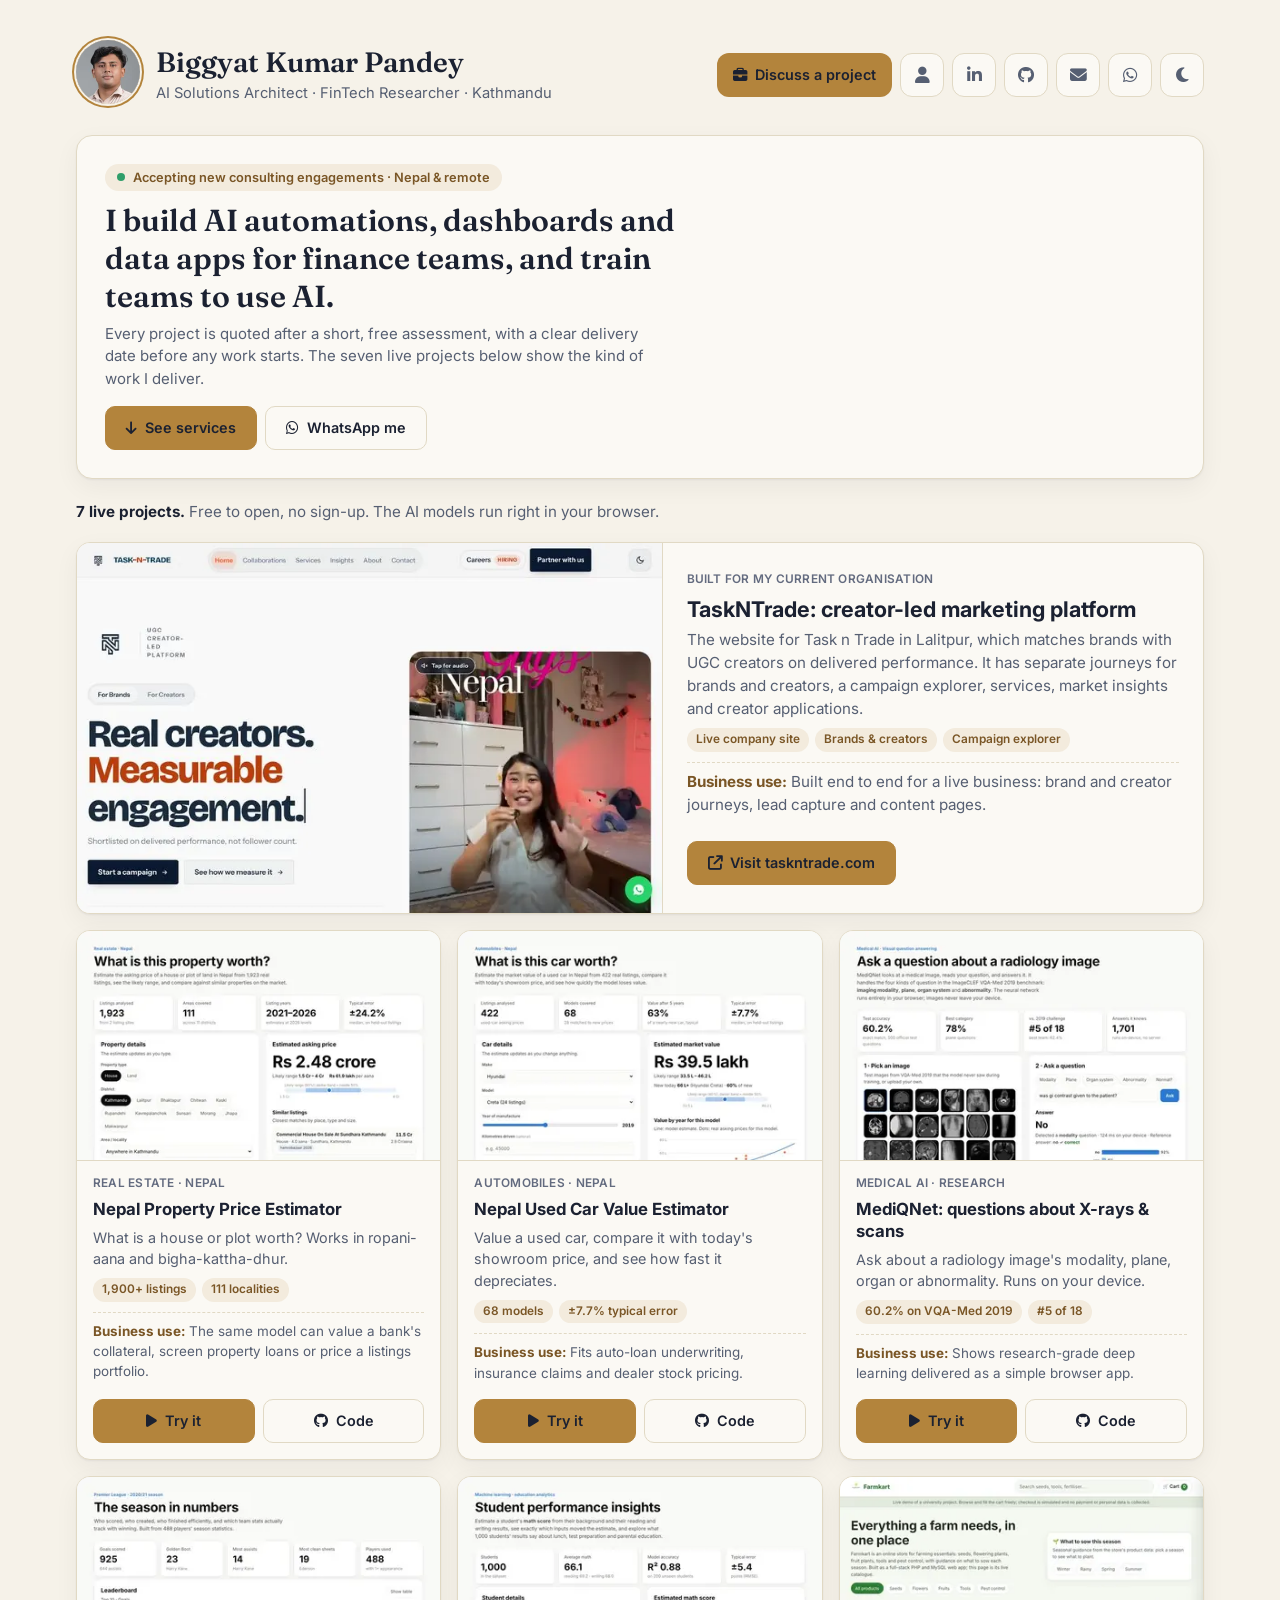
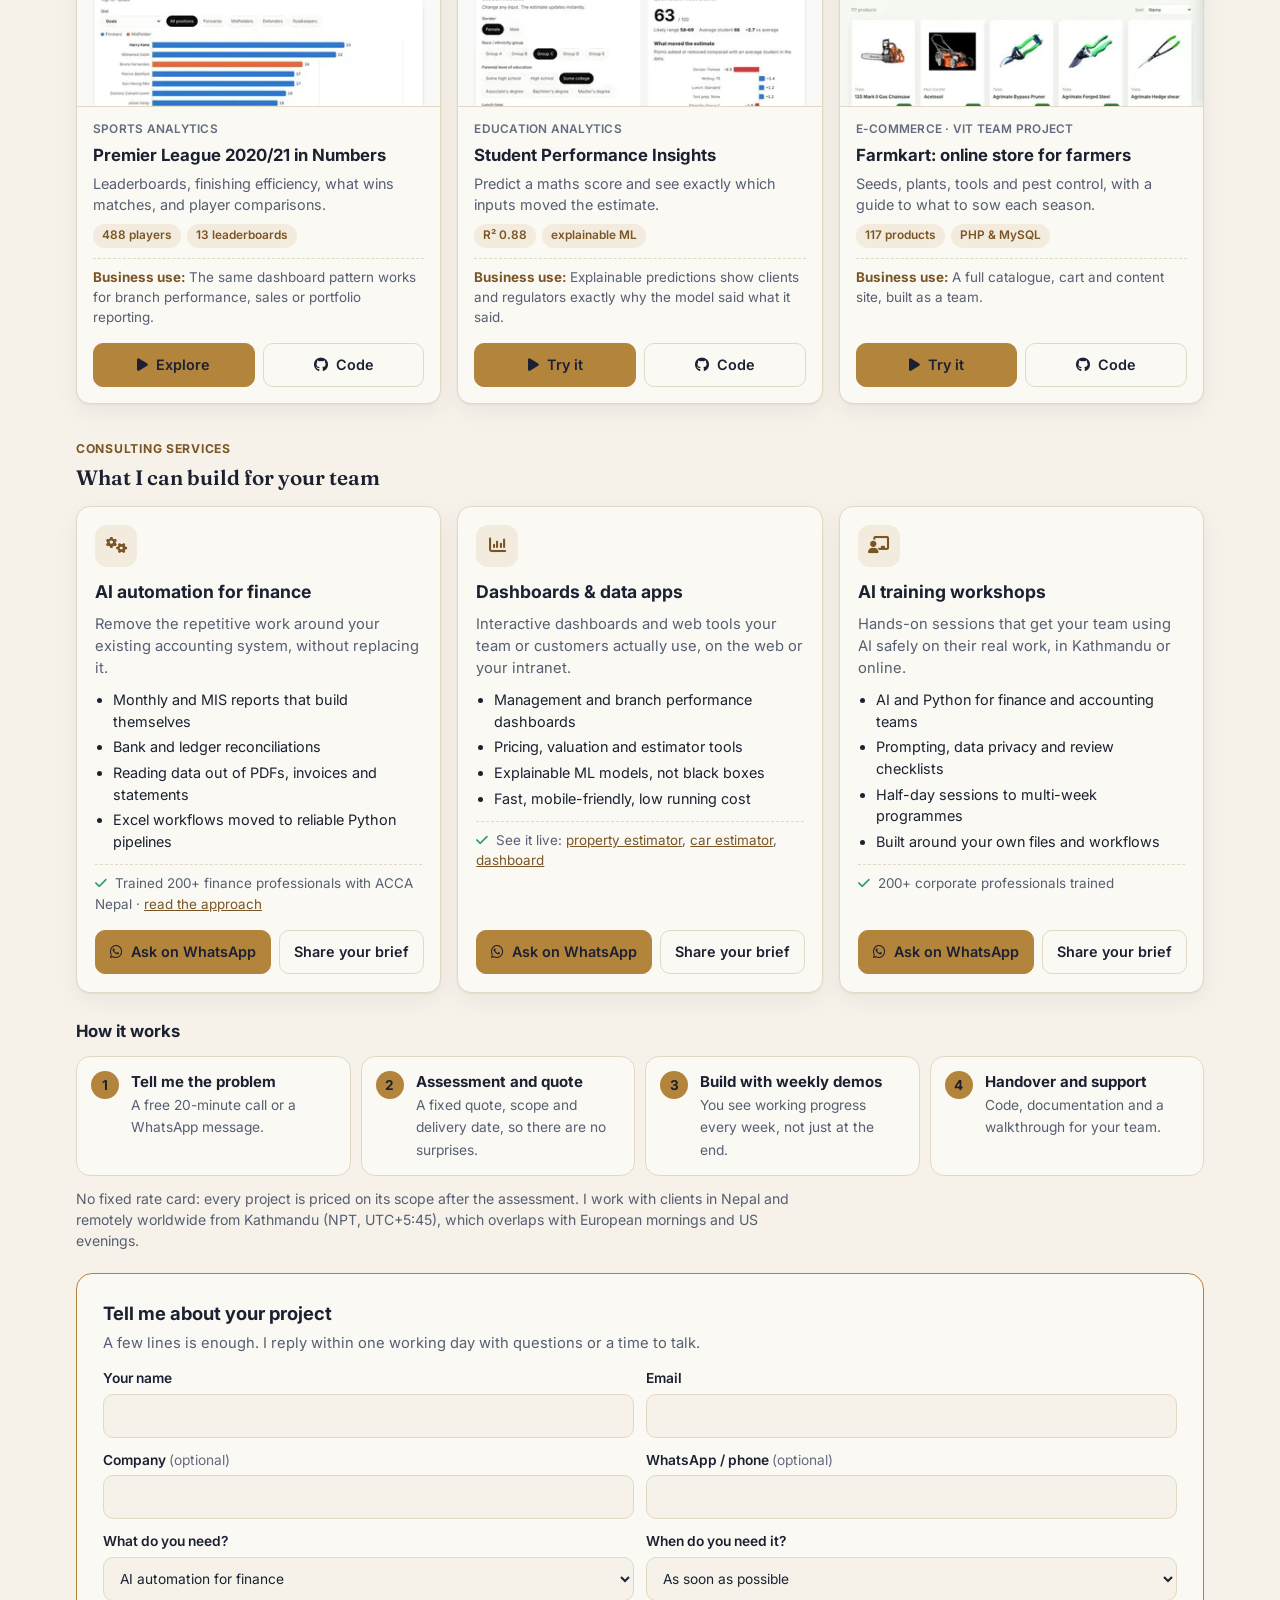
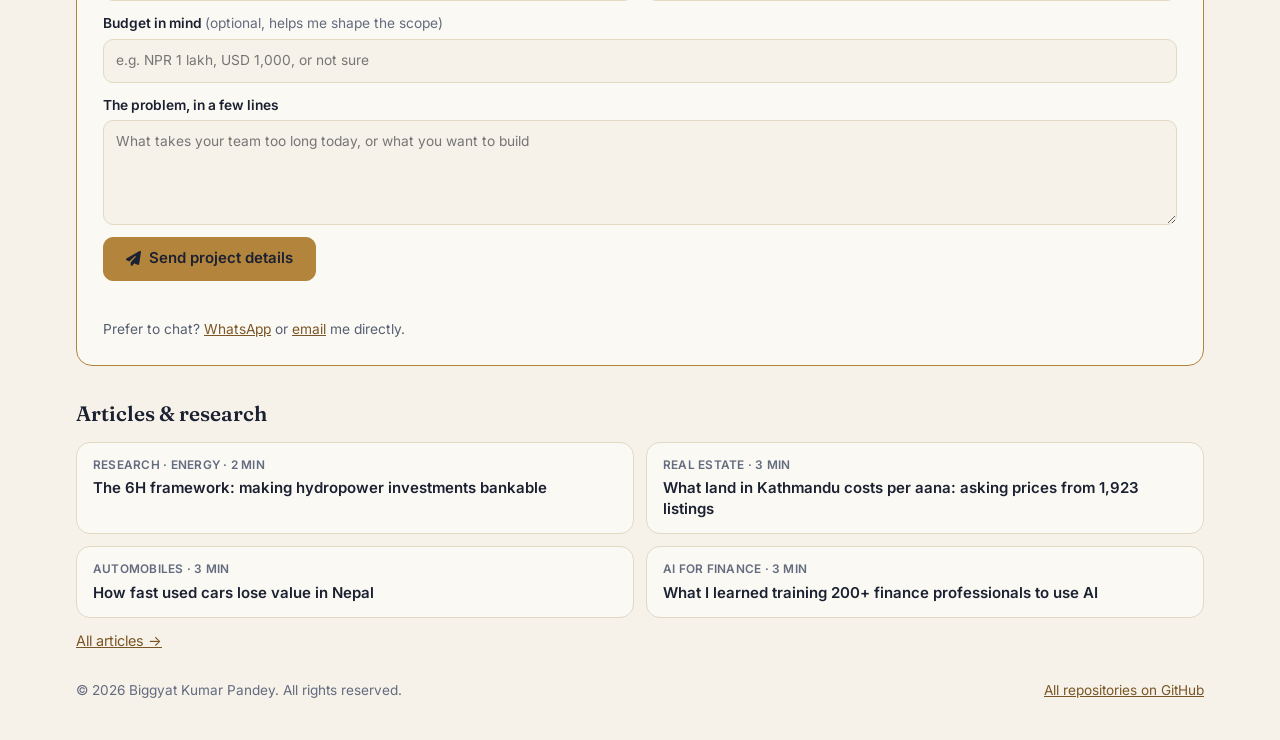
==== commit 101655bd: "Use consultancy wording instead of "hire me" Nav, hero and section labels now read Consulting, Consu" ====
--- a/index.html
+++ b/index.html
@@ -4,7 +4,7 @@
 <meta charset="utf-8">
 <meta name="viewport" content="width=device-width, initial-scale=1">
 <title>AI Automation, Dashboards &amp; AI Training for Finance Teams | Biggyat Kumar Pandey, Nepal &amp; Remote</title>
-<meta name="description" content="Freelance AI automation, dashboards and data apps for finance teams, plus hands-on AI training, by Biggyat Kumar Pandey in Kathmandu. Nepal and remote. See 7 live projects, then get a free assessment and quote.">
+<meta name="description" content="Consulting on AI automation, dashboards and data apps for finance teams, plus hands-on AI training, by Biggyat Kumar Pandey in Kathmandu. Nepal and remote. See 7 live projects, then get a free assessment and quote.">
 <link rel="canonical" href="https://blog.biggyatkumarpandey.com.np/">
 <meta name="author" content="Biggyat Kumar Pandey">
 <meta name="theme-color" content="#0F1626">
@@ -30,7 +30,7 @@
   "@type": "ProfessionalService",
   "@id": "https://blog.biggyatkumarpandey.com.np/#services",
   "name": "Biggyat Kumar Pandey: AI automation, dashboards and AI training",
-  "url": "https://blog.biggyatkumarpandey.com.np/#work-with-me",
+  "url": "https://blog.biggyatkumarpandey.com.np/#consulting",
   "image": "https://blog.biggyatkumarpandey.com.np/img/og-image.jpg",
   "email": "hello@biggyatkumarpandey.com.np",
   "telephone": "+977-9818074225",
@@ -176,7 +176,7 @@
   .card .use { font-size: .84rem; color: var(--text-2); border-top: 1px dashed var(--border); padding-top: 8px; margin-top: 4px; }
   .card .use strong { color: var(--accent-text); }
 
-  /* Work with me */
+  /* Consulting services */
   .work { margin-top: 36px; scroll-margin-top: 16px; }
   .kicker { margin: 0 0 4px; font-size: .76rem; font-weight: 700; letter-spacing: .06em; text-transform: uppercase; color: var(--accent-text); }
   .svc-list { display: grid; gap: 16px; grid-template-columns: repeat(auto-fill, minmax(min(100%, 300px), 1fr)); }
@@ -257,7 +257,7 @@
       <p class="role">AI Solutions Architect · FinTech Researcher · Kathmandu</p>
     </div>
     <nav class="links" aria-label="Contact">
-      <a class="profile-btn" href="#work-with-me" data-cta="hero"><i class="fas fa-briefcase" aria-hidden="true"></i> Start a project</a>
+      <a class="profile-btn" href="#consulting" data-cta="hero"><i class="fas fa-briefcase" aria-hidden="true"></i> Discuss a project</a>
       <a class="icon" href="https://biggyatkumarpandey.com.np/" target="_blank" rel="noopener noreferrer" aria-label="Profile and portfolio" title="Profile &amp; portfolio"><i class="fas fa-user" aria-hidden="true"></i></a>
       <a class="icon" href="https://www.linkedin.com/in/biggyat-kumar-pandey" target="_blank" rel="noopener noreferrer" aria-label="LinkedIn" title="LinkedIn"><i class="fab fa-linkedin-in" aria-hidden="true"></i></a>
       <a class="icon" href="https://github.com/biggyatz" target="_blank" rel="noopener noreferrer" aria-label="GitHub" title="GitHub"><i class="fab fa-github" aria-hidden="true"></i></a>
@@ -268,11 +268,11 @@
   </header>
 
   <section class="hero" aria-labelledby="hero-title">
-    <p class="avail"><span class="dot" aria-hidden="true"></span> Available for freelance projects · Nepal &amp; remote</p>
+    <p class="avail"><span class="dot" aria-hidden="true"></span> Accepting new consulting engagements · Nepal &amp; remote</p>
     <h2 id="hero-title">I build AI automations, dashboards and data apps for finance teams, and train teams to use AI.</h2>
     <p class="hero-sub">Every project is quoted after a short, free assessment, with a clear delivery date before any work starts. The seven live projects below show the kind of work I deliver.</p>
     <div class="hero-cta">
-      <a class="btn solid" href="#work-with-me" data-cta="hero-main"><i class="fas fa-arrow-down" aria-hidden="true"></i> See services</a>
+      <a class="btn solid" href="#consulting" data-cta="hero-main"><i class="fas fa-arrow-down" aria-hidden="true"></i> See services</a>
       <a class="btn" href="/go/whatsapp/?s=general" data-cta="hero-wa"><i class="fab fa-whatsapp" aria-hidden="true"></i> WhatsApp me</a>
     </div>
   </section>
@@ -365,8 +365,8 @@
     </article>
   </main>
 
-  <section class="work" id="work-with-me" aria-labelledby="work-title">
-    <p class="kicker">Work with me</p>
+  <section class="work" id="consulting" aria-labelledby="work-title">
+    <p class="kicker">Consulting services</p>
     <h2 id="work-title" class="sec-title">What I can build for your team</h2>
     <div class="svc-list">
       <article class="svc">
@@ -380,7 +380,7 @@
           <li>Excel workflows moved to reliable Python pipelines</li>
         </ul>
         <p class="proof"><i class="fas fa-check" aria-hidden="true"></i> Trained 200+ finance professionals with ACCA Nepal · <a href="articles/ai-for-finance-teams-nepal/">read the approach</a></p>
-        <div class="svc-cta"><a class="btn solid" href="/go/whatsapp/?s=automation" data-cta="svc-automation"><i class="fab fa-whatsapp" aria-hidden="true"></i> Discuss this</a><a class="btn" href="#enquiry" data-service="AI automation for finance">Send details</a></div>
+        <div class="svc-cta"><a class="btn solid" href="/go/whatsapp/?s=automation" data-cta="svc-automation"><i class="fab fa-whatsapp" aria-hidden="true"></i> Ask on WhatsApp</a><a class="btn" href="#enquiry" data-service="AI automation for finance">Share your brief</a></div>
       </article>
       <article class="svc">
         <div class="svc-ic" aria-hidden="true"><i class="fas fa-chart-column"></i></div>
@@ -393,7 +393,7 @@
           <li>Fast, mobile-friendly, low running cost</li>
         </ul>
         <p class="proof"><i class="fas fa-check" aria-hidden="true"></i> See it live: <a href="https://blog.biggyatkumarpandey.com.np/nepal-property-price-estimator/">property estimator</a>, <a href="https://blog.biggyatkumarpandey.com.np/nepal-used-car-value-estimator/web/">car estimator</a>, <a href="https://blog.biggyatkumarpandey.com.np/EPL-2020-2021-analysis/">dashboard</a></p>
-        <div class="svc-cta"><a class="btn solid" href="/go/whatsapp/?s=dashboards" data-cta="svc-dashboards"><i class="fab fa-whatsapp" aria-hidden="true"></i> Discuss this</a><a class="btn" href="#enquiry" data-service="Dashboards and data apps">Send details</a></div>
+        <div class="svc-cta"><a class="btn solid" href="/go/whatsapp/?s=dashboards" data-cta="svc-dashboards"><i class="fab fa-whatsapp" aria-hidden="true"></i> Ask on WhatsApp</a><a class="btn" href="#enquiry" data-service="Dashboards and data apps">Share your brief</a></div>
       </article>
       <article class="svc">
         <div class="svc-ic" aria-hidden="true"><i class="fas fa-chalkboard-user"></i></div>
@@ -406,7 +406,7 @@
           <li>Built around your own files and workflows</li>
         </ul>
         <p class="proof"><i class="fas fa-check" aria-hidden="true"></i> 200+ corporate professionals trained</p>
-        <div class="svc-cta"><a class="btn solid" href="/go/whatsapp/?s=training" data-cta="svc-training"><i class="fab fa-whatsapp" aria-hidden="true"></i> Discuss this</a><a class="btn" href="#enquiry" data-service="AI training workshop">Send details</a></div>
+        <div class="svc-cta"><a class="btn solid" href="/go/whatsapp/?s=training" data-cta="svc-training"><i class="fab fa-whatsapp" aria-hidden="true"></i> Ask on WhatsApp</a><a class="btn" href="#enquiry" data-service="AI training workshop">Share your brief</a></div>
       </article>
     </div>
 
@@ -482,7 +482,7 @@
     const f = document.querySelector(".enq-form"); if (!f) return;
     const shown = Date.now(), status = f.querySelector(".enq-status"), btn = f.querySelector(".enq-btn");
     const label = btn.innerHTML;
-    // "Send details" buttons pre-select the matching service.
+    // "Share your brief" buttons pre-select the matching service.
     document.querySelectorAll("a[data-service]").forEach((a) => a.addEventListener("click", () => {
       f.elements.service.value = a.dataset.service;
       setTimeout(() => f.elements.name.focus({ preventScroll: true }), 400);
